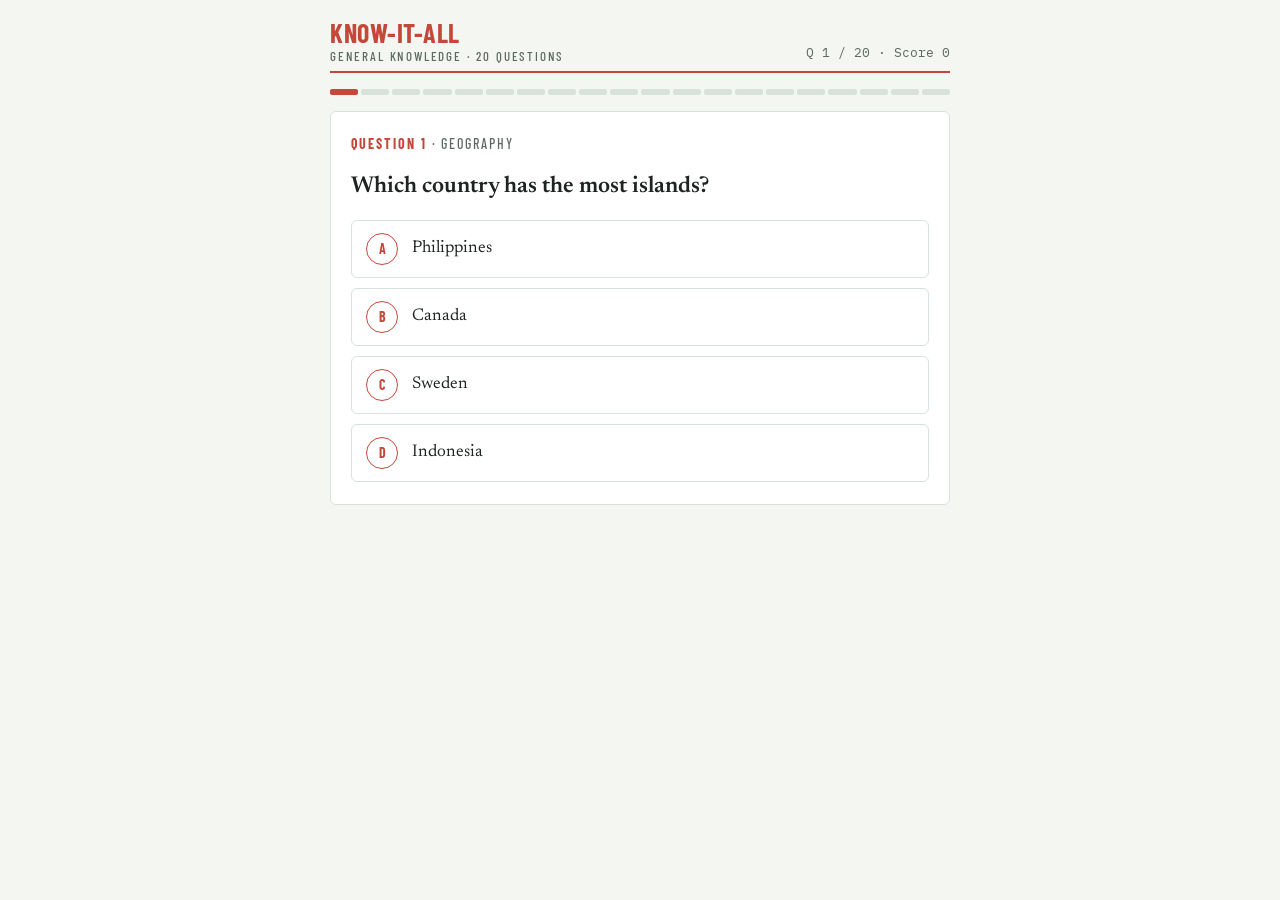
==== index.html @ f6e9be40 "General-knowledge questions, medium-hard Co-Authored-By: Claude Opus 5.5 <noreply@anthropic.com>" ====
<!doctype html>
<html lang="en">
<head>
<meta charset="utf-8">
<meta name="viewport" content="width=device-width,initial-scale=1,viewport-fit=cover">
<meta name="theme-color" content="#c4473a">
<title>Know-It-All Quiz</title>
<meta name="claude:viewport-fit-sides" content="cover">
<link rel="preconnect" href="https://fonts.googleapis.com">
<link rel="stylesheet" href="https://fonts.googleapis.com/css2?family=Newsreader:ital,opsz,wght@0,6..72,400;0,6..72,600;1,6..72,400&family=Barlow+Condensed:wght@500;700&family=IBM+Plex+Mono:wght@400;600&display=swap">
<style>
/* Layout: a single exam card on a quiz sheet; bubbles A–D are the answer controls. */
:root{
  --paper:#f3f6f1; --sheet:#ffffff; --ink:#1d2421; --muted:#5d6a63;
  --form:#c4473a; --form-soft:#f6dcd6; --rule:#d9e1db;
  --lead:#2b2f33; --ok:#2f7d4f; --ok-soft:#dcefe2; --bad:#b33a2e; --bad-soft:#f7dedb;
  --f-display:"Barlow Condensed","Arial Narrow",system-ui,sans-serif;
  --f-body:"Newsreader",Georgia,"Times New Roman",serif;
  --f-mono:"IBM Plex Mono",ui-monospace,Menlo,monospace;
}
@media (prefers-color-scheme:dark){:root:not([data-theme="light"]){
  --paper:#141816; --sheet:#1c211f; --ink:#e7ece9; --muted:#9aa8a0;
  --form:#e57a6c; --form-soft:#3a2522; --rule:#2e3632;
  --lead:#e7ece9; --ok:#6fcf97; --ok-soft:#1f3328; --bad:#f08a7e; --bad-soft:#3b2220; color-scheme:dark}}
:root[data-theme="dark"]{
  --paper:#141816; --sheet:#1c211f; --ink:#e7ece9; --muted:#9aa8a0;
  --form:#e57a6c; --form-soft:#3a2522; --rule:#2e3632;
  --lead:#e7ece9; --ok:#6fcf97; --ok-soft:#1f3328; --bad:#f08a7e; --bad-soft:#3b2220; color-scheme:dark}
html,body{min-height:100%}
body{background:var(--paper);color:var(--ink);font-family:var(--f-body);font-size:18px;line-height:1.45;
  padding-left:max(16px,env(safe-area-inset-left,0px));padding-right:max(16px,env(safe-area-inset-right,0px));padding-block:20px 40px}
.wrap{max-width:620px;margin:0 auto;display:flex;flex-direction:column;gap:16px}
header{display:flex;justify-content:space-between;align-items:flex-end;gap:12px;flex-wrap:wrap;border-bottom:2px solid var(--form);padding-bottom:8px}
.brand{font-family:var(--f-display);font-weight:700;font-size:26px;letter-spacing:.02em;text-transform:uppercase;color:var(--form);line-height:1}
.brand small{display:block;font-weight:500;font-size:13px;letter-spacing:.14em;color:var(--muted);margin-top:4px}
.meta{font-family:var(--f-mono);font-size:13px;color:var(--muted);font-variant-numeric:tabular-nums}
.track{display:grid;grid-template-columns:repeat(20,1fr);gap:3px}
.track i{height:6px;border-radius:2px;background:var(--rule)}
.track i.ok{background:var(--ok)} .track i.bad{background:var(--bad)} .track i.now{background:var(--form)}
.card{background:var(--sheet);border:1px solid var(--rule);border-radius:6px;padding:22px 20px;display:flex;flex-direction:column;gap:18px}
.qno{font-family:var(--f-display);font-weight:700;font-size:14px;letter-spacing:.14em;text-transform:uppercase;color:var(--form)}
.subj{color:var(--muted);font-weight:500}
h1{font-size:23px;font-weight:600;line-height:1.3;margin:0;text-wrap:balance}
.opts{display:flex;flex-direction:column;gap:10px}
.opt{display:flex;align-items:center;gap:14px;width:100%;text-align:left;font:inherit;font-size:17px;color:var(--ink);
  background:transparent;border:1px solid var(--rule);border-radius:6px;padding:12px 14px;cursor:pointer;touch-action:manipulation}
.opt:hover:not(:disabled){border-color:var(--form)}
.opt:focus-visible{outline:2px solid var(--form);outline-offset:2px}
.bub{flex:none;width:30px;height:30px;border-radius:50%;border:1.5px solid var(--form);display:grid;place-items:center;
  font-family:var(--f-display);font-weight:700;font-size:14px;color:var(--form)}
.opt.pick .bub{background:var(--lead);border-color:var(--lead);color:var(--sheet)}
.opt.right{background:var(--ok-soft);border-color:var(--ok)}
.opt.right .bub{background:var(--ok);border-color:var(--ok);color:var(--sheet)}
.opt.wrong{background:var(--bad-soft);border-color:var(--bad)}
.opt.wrong .bub{background:var(--bad);border-color:var(--bad);color:var(--sheet)}
.opt:disabled{cursor:default}
.why{font-size:16px;color:var(--muted);border-left:3px solid var(--form);padding-left:12px;margin:0}
.why b{color:var(--ink)}
.btn{align-self:flex-end;font-family:var(--f-display);font-weight:700;font-size:17px;letter-spacing:.1em;text-transform:uppercase;
  background:var(--form);color:var(--sheet);border:0;border-radius:6px;padding:12px 22px;cursor:pointer;touch-action:manipulation}
.btn:focus-visible{outline:2px solid var(--ink);outline-offset:2px}
.btn.ghost{background:transparent;color:var(--form);border:1.5px solid var(--form)}
textarea{font:inherit;font-size:17px;color:var(--ink);background:var(--paper);border:1px solid var(--rule);border-radius:6px;padding:12px;min-height:140px;resize:vertical;width:100%;box-sizing:border-box}
textarea:focus{outline:2px solid var(--form);outline-offset:1px}
.note{font-family:var(--f-mono);font-size:12px;color:var(--muted);letter-spacing:.04em;text-transform:uppercase}
.score{font-family:var(--f-display);font-weight:700;font-size:72px;line-height:1;color:var(--form);font-variant-numeric:tabular-nums}
.score span{font-size:32px;color:var(--muted)}
.review{display:flex;flex-direction:column;gap:0;margin:0;padding:0;list-style:none}
.review li{display:grid;grid-template-columns:28px 1fr;gap:10px;padding:10px 0;border-top:1px solid var(--rule);font-size:15px}
.review .m{font-family:var(--f-mono);font-weight:600}
.review .m.ok{color:var(--ok)} .review .m.bad{color:var(--bad)}
.review .a{color:var(--muted)}
.row{display:flex;gap:10px;flex-wrap:wrap;justify-content:flex-end}
p{margin:0}
@media (prefers-reduced-motion:no-preference){.card{animation:in .25s ease-out}@keyframes in{from{transform:translateY(6px)}to{transform:none}}}
:root{padding-top:env(safe-area-inset-top,0px);padding-bottom:env(safe-area-inset-bottom,0px)}
body{margin:0}
[hidden]{display:none!important}
</style>
</head>
<body>

<div class="wrap">
  <header>
    <div class="brand">Know-It-All<small>General knowledge · 20 questions</small></div>
    <div class="meta" id="meta">Q 1 / 20 · Score 0</div>
  </header>
  <div class="track" id="track"></div>
  <main id="app"></main>
</div>

<script>
const Q=[
 {s:"Geography",q:"What is the capital of Australia?",a:"Canberra",w:["Sydney","Melbourne","Perth"],x:"Canberra was purpose-built as a compromise because Sydney and Melbourne both wanted to be the capital."},
 {s:"Space",q:"Which planet has the most known moons?",a:"Saturn",w:["Jupiter","Uranus","Neptune"],x:"Saturn pulled clearly ahead of Jupiter after a batch of discoveries in 2023 and has well over 200 now."},
 {s:"Chemistry",q:"Which element has the chemical symbol W?",a:"Tungsten",w:["Tin","Titanium","Xenon"],x:"W comes from its other name, wolfram. Tin is Sn."},
 {s:"Geography",q:"What is the smallest country in the world by area?",a:"Vatican City",w:["Monaco","San Marino","Liechtenstein"],x:"It's about 0.44 km². Monaco is second."},
 {s:"Art",q:"Who painted the ceiling of the Sistine Chapel?",a:"Michelangelo",w:["Raphael","Leonardo da Vinci","Botticelli"],x:"He painted it from 1508 to 1512, even though he thought of himself as a sculptor."},
 {s:"Biology",q:"How many bones are in the adult human body?",a:"206",w:["212","198","226"],x:"Babies are born with around 300, and many of them fuse as they grow."},
 {s:"History",q:"In what year did the Berlin Wall fall?",a:"1989",w:["1991","1987","1990"],x:"It fell on November 9, 1989. Germany reunified in 1990, and the USSR dissolved in 1991."},
 {s:"Geography",q:"Which country has the largest population?",a:"India",w:["China","United States","Indonesia"],x:"India passed China in 2023, according to UN estimates."},
 {s:"Literature",q:"Who wrote One Hundred Years of Solitude?",a:"Gabriel García Márquez",w:["Jorge Luis Borges","Pablo Neruda","Isabel Allende"],x:"It came out in 1967. García Márquez won the Nobel Prize in Literature in 1982."},
 {s:"Science",q:"Which gas makes up most of Earth's atmosphere?",a:"Nitrogen",w:["Oxygen","Carbon dioxide","Argon"],x:"About 78% nitrogen and 21% oxygen."},
 {s:"Geography",q:"What is the largest desert in the world?",a:"Antarctica",w:["The Sahara","The Gobi","The Arabian Desert"],x:"A desert is defined by low precipitation, not heat. The Sahara is the largest hot desert."},
 {s:"History",q:"In what year did the Titanic sink?",a:"1912",w:["1905","1915","1921"],x:"It sank on April 15, 1912, on its maiden voyage from Southampton to New York."},
 {s:"History",q:"Who was the first person to travel into space?",a:"Yuri Gagarin",w:["Neil Armstrong","Alan Shepard","John Glenn"],x:"Gagarin orbited Earth on April 12, 1961. Alan Shepard was the first American, three weeks later."},
 {s:"Geography",q:"Which country has the most islands?",a:"Sweden",w:["Indonesia","Philippines","Canada"],x:"Sweden has about 267,000 islands, most of them small and uninhabited."},
 {s:"Biology",q:"Which blood type is the universal donor for red blood cells?",a:"O negative",w:["AB positive","O positive","A negative"],x:"AB positive is the universal recipient."},
 {s:"Sports",q:"In which sport would you see a “Fosbury Flop”?",a:"High jump",w:["Pole vault","Diving","Gymnastics"],x:"Dick Fosbury won Olympic gold with it in 1968, and now almost every high jumper uses it."},
 {s:"Geography",q:"Which U.S. state borders only one other state?",a:"Maine",w:["Florida","Washington","Rhode Island"],x:"Maine's only neighboring state is New Hampshire."},
 {s:"Animals",q:"How many hearts does an octopus have?",a:"3",w:["1","2","4"],x:"Two pump blood through the gills, and one pumps it to the rest of the body."},
 {s:"Literature",q:"Which Shakespeare play has the line “Out, damned spot!”?",a:"Macbeth",w:["Hamlet","King Lear","Othello"],x:"Lady Macbeth says it while sleepwalking, trying to wash out blood only she can see."},
 {s:"Language",q:"Which language has the most native speakers?",a:"Mandarin Chinese",w:["English","Spanish","Hindi"],x:"English has the most speakers overall once second-language learners are counted."}
];
const L="ABCD", app=document.getElementById("app"), meta=document.getElementById("meta"), track=document.getElementById("track");
let order, i, score, log;
function shuffle(a){a=a.slice();for(let k=a.length-1;k>0;k--){const j=Math.floor(Math.random()*(k+1));[a[k],a[j]]=[a[j],a[k]]}return a}
function el(t,c,h){const e=document.createElement(t);if(c)e.className=c;if(h!=null)e.innerHTML=h;return e}
function drawTrack(){track.innerHTML="";for(let k=0;k<Q.length;k++){const b=el("i");if(k<log.length)b.className=log[k].ok?"ok":"bad";else if(k===i)b.className="now";track.append(b)}}
function start(){order=shuffle(Q).map(q=>({...q,c:shuffle([q.a,...q.w])}));i=0;score=0;log=[];ask()}
function ask(){
  const q=order[i];meta.textContent=`Q ${i+1} / ${Q.length} · Score ${score}`;drawTrack();
  const c=el("section","card");
  c.append(el("div","qno",`Question ${i+1} <span class="subj">· ${q.s}</span>`),el("h1",null,q.q));
  const opts=el("div","opts");
  q.c.forEach((t,k)=>{const b=el("button","opt");b.id=`opt-${i}-${k}`;b.append(el("span","bub",L[k]),el("span",null,t));
    b.onclick=()=>answer(k,opts,c);opts.append(b)});
  c.append(opts);app.replaceChildren(c);
}
function answer(k,opts,c){
  const q=order[i],ok=q.c[k]===q.a;if(ok)score++;log.push({ok,q});
  [...opts.children].forEach((b,j)=>{b.disabled=true;if(q.c[j]===q.a)b.classList.add("right");else if(j===k)b.classList.add("wrong")});
  opts.children[k].classList.add("pick");
  c.append(el("p","why",`<b>${ok?"Correct.":"Answer: "+q.a+"."}</b> ${q.x}`));
  const n=el("button","btn",i+1<Q.length?"Next":"Continue");n.id="next";
  n.onclick=()=>{i++;i<Q.length?ask():hazel()};c.append(n);n.focus({preventScroll:true});
  meta.textContent=`Q ${i+1} / ${Q.length} · Score ${score}`;drawTrack();
}
function hazel(){
  meta.textContent=`Done · Score ${score} / ${Q.length}`;drawTrack();
  const c=el("section","card");
  c.append(el("div","qno","Final question <span class=\"subj\">· Open response</span>"),el("h1",null,"What is hazel?"),
    el("p","note","Not scored"));
  const t=el("textarea");t.id="hazel";t.setAttribute("aria-label","Your answer");t.placeholder="Write your answer…";
  const b=el("button","btn","Finish");b.id="finish";
  b.onclick=()=>{t.value="";results()};   // answer is intentionally discarded
  c.append(t,b);app.replaceChildren(c);
}
function results(){
  const pct=Math.round(score/Q.length*100);
  const verdict=pct>=90?"Certified know-it-all.":pct>=75?"Seriously sharp.":pct>=60?"Solid. You know your stuff.":pct>=40?"Not bad at all.":"Tough one. Try it again?";
  const c=el("section","card");
  c.append(el("div","qno","Results"),el("div","score",`${score}<span> / ${Q.length}</span>`),el("p",null,`${pct}% · ${verdict}`));
  const ul=el("ul","review");
  log.forEach((r,k)=>{const li=el("li");li.append(el("span","m "+(r.ok?"ok":"bad"),r.ok?"✓":"✗"),
    el("div",null,`${k+1}. ${r.q.q}<br><span class="a">${r.q.a}</span>`));ul.append(li)});
  const row=el("div","row"),b=el("button","btn","Take it again");b.id="again";b.onclick=start;row.append(b);
  c.append(ul,row);app.replaceChildren(c);
}
start();
</script>
</body>
</html>
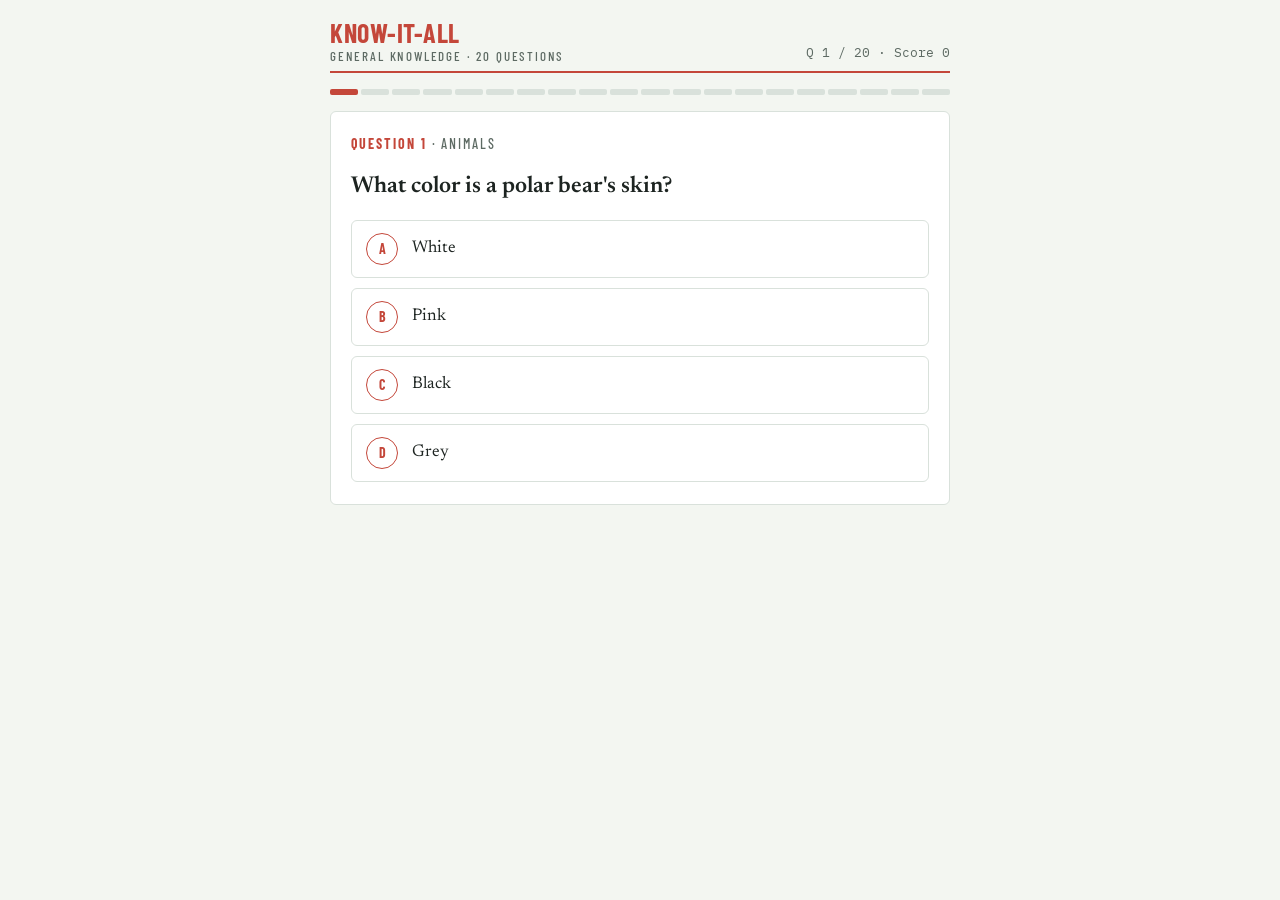
==== commit f990298a: "New set of 20 general-knowledge questions (solo + live) Co-Authored-By: Claude Opus 5.5 <noreply@ant" ====
--- a/index.html
+++ b/index.html
@@ -91,26 +91,26 @@
 
 <script>
 const Q=[
- {s:"Geography",q:"What is the capital of Australia?",a:"Canberra",w:["Sydney","Melbourne","Perth"],x:"Canberra was purpose-built as a compromise because Sydney and Melbourne both wanted to be the capital."},
- {s:"Space",q:"Which planet has the most known moons?",a:"Saturn",w:["Jupiter","Uranus","Neptune"],x:"Saturn pulled clearly ahead of Jupiter after a batch of discoveries in 2023 and has well over 200 now."},
- {s:"Chemistry",q:"Which element has the chemical symbol W?",a:"Tungsten",w:["Tin","Titanium","Xenon"],x:"W comes from its other name, wolfram. Tin is Sn."},
- {s:"Geography",q:"What is the smallest country in the world by area?",a:"Vatican City",w:["Monaco","San Marino","Liechtenstein"],x:"It's about 0.44 km². Monaco is second."},
- {s:"Art",q:"Who painted the ceiling of the Sistine Chapel?",a:"Michelangelo",w:["Raphael","Leonardo da Vinci","Botticelli"],x:"He painted it from 1508 to 1512, even though he thought of himself as a sculptor."},
- {s:"Biology",q:"How many bones are in the adult human body?",a:"206",w:["212","198","226"],x:"Babies are born with around 300, and many of them fuse as they grow."},
- {s:"History",q:"In what year did the Berlin Wall fall?",a:"1989",w:["1991","1987","1990"],x:"It fell on November 9, 1989. Germany reunified in 1990, and the USSR dissolved in 1991."},
- {s:"Geography",q:"Which country has the largest population?",a:"India",w:["China","United States","Indonesia"],x:"India passed China in 2023, according to UN estimates."},
- {s:"Literature",q:"Who wrote One Hundred Years of Solitude?",a:"Gabriel García Márquez",w:["Jorge Luis Borges","Pablo Neruda","Isabel Allende"],x:"It came out in 1967. García Márquez won the Nobel Prize in Literature in 1982."},
- {s:"Science",q:"Which gas makes up most of Earth's atmosphere?",a:"Nitrogen",w:["Oxygen","Carbon dioxide","Argon"],x:"About 78% nitrogen and 21% oxygen."},
- {s:"Geography",q:"What is the largest desert in the world?",a:"Antarctica",w:["The Sahara","The Gobi","The Arabian Desert"],x:"A desert is defined by low precipitation, not heat. The Sahara is the largest hot desert."},
- {s:"History",q:"In what year did the Titanic sink?",a:"1912",w:["1905","1915","1921"],x:"It sank on April 15, 1912, on its maiden voyage from Southampton to New York."},
- {s:"History",q:"Who was the first person to travel into space?",a:"Yuri Gagarin",w:["Neil Armstrong","Alan Shepard","John Glenn"],x:"Gagarin orbited Earth on April 12, 1961. Alan Shepard was the first American, three weeks later."},
- {s:"Geography",q:"Which country has the most islands?",a:"Sweden",w:["Indonesia","Philippines","Canada"],x:"Sweden has about 267,000 islands, most of them small and uninhabited."},
- {s:"Biology",q:"Which blood type is the universal donor for red blood cells?",a:"O negative",w:["AB positive","O positive","A negative"],x:"AB positive is the universal recipient."},
- {s:"Sports",q:"In which sport would you see a “Fosbury Flop”?",a:"High jump",w:["Pole vault","Diving","Gymnastics"],x:"Dick Fosbury won Olympic gold with it in 1968, and now almost every high jumper uses it."},
- {s:"Geography",q:"Which U.S. state borders only one other state?",a:"Maine",w:["Florida","Washington","Rhode Island"],x:"Maine's only neighboring state is New Hampshire."},
- {s:"Animals",q:"How many hearts does an octopus have?",a:"3",w:["1","2","4"],x:"Two pump blood through the gills, and one pumps it to the rest of the body."},
- {s:"Literature",q:"Which Shakespeare play has the line “Out, damned spot!”?",a:"Macbeth",w:["Hamlet","King Lear","Othello"],x:"Lady Macbeth says it while sleepwalking, trying to wash out blood only she can see."},
- {s:"Language",q:"Which language has the most native speakers?",a:"Mandarin Chinese",w:["English","Spanish","Hindi"],x:"English has the most speakers overall once second-language learners are counted."}
+ {s:"Geography",q:"What is the capital of Canada?",a:"Ottawa",w:["Toronto","Montreal","Vancouver"],x:"Queen Victoria picked Ottawa in 1857, partly as a compromise between English and French Canada."},
+ {s:"Space",q:"Which is the hottest planet in the solar system?",a:"Venus",w:["Mercury","Mars","Jupiter"],x:"Mercury is closer to the Sun, but Venus's thick CO₂ atmosphere traps heat at around 465 °C."},
+ {s:"Biology",q:"What is the largest organ of the human body?",a:"The skin",w:["The liver","The brain","The lungs"],x:"Skin makes up about 15% of body weight. The liver is the largest internal organ."},
+ {s:"History",q:"Who was the first woman to win a Nobel Prize?",a:"Marie Curie",w:["Rosalind Franklin","Mother Teresa","Dorothy Hodgkin"],x:"She won Physics in 1903 and Chemistry in 1911, and is still the only person with Nobels in two sciences."},
+ {s:"Geography",q:"What is the longest mountain range on land?",a:"The Andes",w:["The Himalayas","The Rocky Mountains","The Ural Mountains"],x:"The Andes run about 7,000 km down South America. The Himalayas are the tallest, not the longest."},
+ {s:"Chemistry",q:"Which element has the chemical symbol K?",a:"Potassium",w:["Krypton","Calcium","Phosphorus"],x:"K comes from its Latin name, kalium. Krypton is Kr."},
+ {s:"Animals",q:"What is a group of crows called?",a:"A murder",w:["A parliament","A flock","A colony"],x:"A parliament is a group of owls."},
+ {s:"History",q:"Which civilization built Machu Picchu?",a:"The Inca",w:["The Aztecs","The Maya","The Olmecs"],x:"It was built around 1450 in the Peruvian Andes, probably as an estate for the emperor Pachacuti."},
+ {s:"Literature",q:"Who wrote Frankenstein?",a:"Mary Shelley",w:["Bram Stoker","Edgar Allan Poe","Charlotte Brontë"],x:"She started it at 18, during a ghost-story contest with Lord Byron at Lake Geneva in 1816."},
+ {s:"Space",q:"What is the closest star to Earth?",a:"The Sun",w:["Proxima Centauri","Sirius","Alpha Centauri A"],x:"The Sun is a star. The next closest is Proxima Centauri, about 4.2 light-years away."},
+ {s:"Math",q:"What is the only even prime number?",a:"2",w:["0","4","There isn't one"],x:"Every other even number is divisible by 2, so it can't be prime."},
+ {s:"Geography",q:"Which river flows through Baghdad?",a:"The Tigris",w:["The Euphrates","The Nile","The Jordan"],x:"The Tigris and the Euphrates run side by side through Iraq, but Baghdad sits on the Tigris."},
+ {s:"Music",q:"How many keys does a standard piano have?",a:"88",w:["76","92","84"],x:"There are 52 white keys and 36 black keys."},
+ {s:"History",q:"In what year did King John agree to the Magna Carta?",a:"1215",w:["1066","1314","1492"],x:"It was sealed at Runnymede, not signed. 1066 is the Norman Conquest."},
+ {s:"Science",q:"What is the most abundant element in the universe?",a:"Hydrogen",w:["Helium","Oxygen","Carbon"],x:"Hydrogen is about three quarters of all normal matter by mass. Helium is second."},
+ {s:"Sports",q:"How long is a marathon?",a:"26.2 miles",w:["25 miles","24.8 miles","27.5 miles"],x:"That's 42.195 km, a distance fixed at the 1908 London Olympics."},
+ {s:"Geography",q:"Which is the driest non-polar desert on Earth?",a:"The Atacama",w:["The Sahara","Death Valley","The Gobi"],x:"Some weather stations in Chile's Atacama have never recorded rain."},
+ {s:"Biology",q:"What is the longest bone in the human body?",a:"The femur",w:["The tibia","The humerus","The spine"],x:"The thigh bone is roughly a quarter of a person's height."},
+ {s:"History",q:"Who was the first emperor of Rome?",a:"Augustus",w:["Julius Caesar","Nero","Caligula"],x:"Julius Caesar was a dictator, never emperor. His heir Octavian became Augustus in 27 BC."},
+ {s:"Animals",q:"What color is a polar bear's skin?",a:"Black",w:["White","Pink","Grey"],x:"The black skin absorbs heat. The fur isn't white either, but translucent."}
 ];
 const L="ABCD", app=document.getElementById("app"), meta=document.getElementById("meta"), track=document.getElementById("track");
 let order, i, score, log;
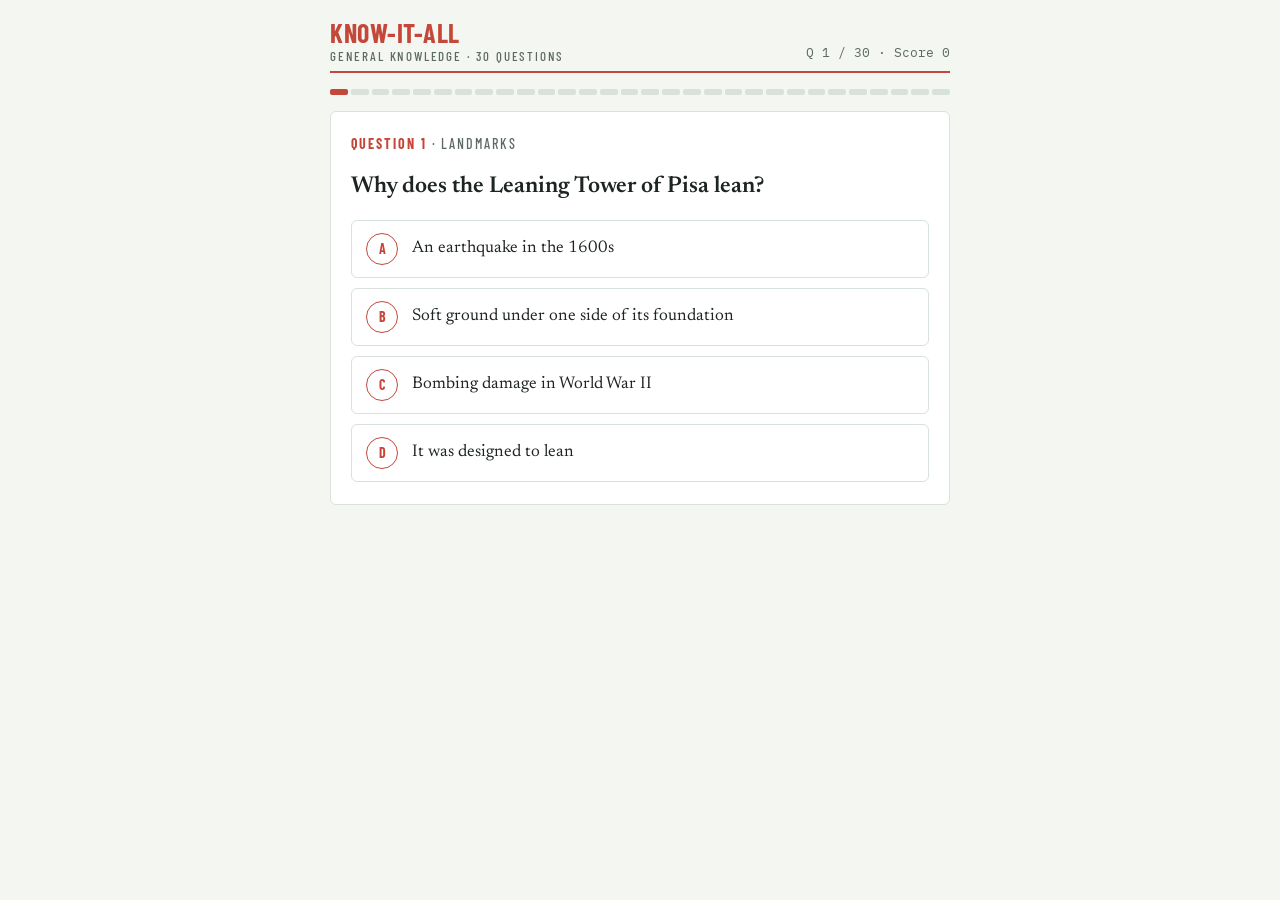
==== commit 1dbe846a: "30 questions with an engineering slant (solo + live) Co-Authored-By: Claude Opus 5.5 <noreply@anthro" ====
--- a/index.html
+++ b/index.html
@@ -34,7 +34,7 @@
 .brand{font-family:var(--f-display);font-weight:700;font-size:26px;letter-spacing:.02em;text-transform:uppercase;color:var(--form);line-height:1}
 .brand small{display:block;font-weight:500;font-size:13px;letter-spacing:.14em;color:var(--muted);margin-top:4px}
 .meta{font-family:var(--f-mono);font-size:13px;color:var(--muted);font-variant-numeric:tabular-nums}
-.track{display:grid;grid-template-columns:repeat(20,1fr);gap:3px}
+.track{display:grid;gap:3px}
 .track i{height:6px;border-radius:2px;background:var(--rule)}
 .track i.ok{background:var(--ok)} .track i.bad{background:var(--bad)} .track i.now{background:var(--form)}
 .card{background:var(--sheet);border:1px solid var(--rule);border-radius:6px;padding:22px 20px;display:flex;flex-direction:column;gap:18px}
@@ -82,8 +82,8 @@
 
 <div class="wrap">
   <header>
-    <div class="brand">Know-It-All<small>General knowledge · 20 questions</small></div>
-    <div class="meta" id="meta">Q 1 / 20 · Score 0</div>
+    <div class="brand">Know-It-All<small>General knowledge · 30 questions</small></div>
+    <div class="meta" id="meta">Q 1 / 30 · Score 0</div>
   </header>
   <div class="track" id="track"></div>
   <main id="app"></main>
@@ -91,32 +91,42 @@
 
 <script>
 const Q=[
- {s:"Geography",q:"What is the capital of Canada?",a:"Ottawa",w:["Toronto","Montreal","Vancouver"],x:"Queen Victoria picked Ottawa in 1857, partly as a compromise between English and French Canada."},
- {s:"Space",q:"Which is the hottest planet in the solar system?",a:"Venus",w:["Mercury","Mars","Jupiter"],x:"Mercury is closer to the Sun, but Venus's thick CO₂ atmosphere traps heat at around 465 °C."},
- {s:"Biology",q:"What is the largest organ of the human body?",a:"The skin",w:["The liver","The brain","The lungs"],x:"Skin makes up about 15% of body weight. The liver is the largest internal organ."},
- {s:"History",q:"Who was the first woman to win a Nobel Prize?",a:"Marie Curie",w:["Rosalind Franklin","Mother Teresa","Dorothy Hodgkin"],x:"She won Physics in 1903 and Chemistry in 1911, and is still the only person with Nobels in two sciences."},
- {s:"Geography",q:"What is the longest mountain range on land?",a:"The Andes",w:["The Himalayas","The Rocky Mountains","The Ural Mountains"],x:"The Andes run about 7,000 km down South America. The Himalayas are the tallest, not the longest."},
- {s:"Chemistry",q:"Which element has the chemical symbol K?",a:"Potassium",w:["Krypton","Calcium","Phosphorus"],x:"K comes from its Latin name, kalium. Krypton is Kr."},
- {s:"Animals",q:"What is a group of crows called?",a:"A murder",w:["A parliament","A flock","A colony"],x:"A parliament is a group of owls."},
- {s:"History",q:"Which civilization built Machu Picchu?",a:"The Inca",w:["The Aztecs","The Maya","The Olmecs"],x:"It was built around 1450 in the Peruvian Andes, probably as an estate for the emperor Pachacuti."},
- {s:"Literature",q:"Who wrote Frankenstein?",a:"Mary Shelley",w:["Bram Stoker","Edgar Allan Poe","Charlotte Brontë"],x:"She started it at 18, during a ghost-story contest with Lord Byron at Lake Geneva in 1816."},
- {s:"Space",q:"What is the closest star to Earth?",a:"The Sun",w:["Proxima Centauri","Sirius","Alpha Centauri A"],x:"The Sun is a star. The next closest is Proxima Centauri, about 4.2 light-years away."},
- {s:"Math",q:"What is the only even prime number?",a:"2",w:["0","4","There isn't one"],x:"Every other even number is divisible by 2, so it can't be prime."},
- {s:"Geography",q:"Which river flows through Baghdad?",a:"The Tigris",w:["The Euphrates","The Nile","The Jordan"],x:"The Tigris and the Euphrates run side by side through Iraq, but Baghdad sits on the Tigris."},
- {s:"Music",q:"How many keys does a standard piano have?",a:"88",w:["76","92","84"],x:"There are 52 white keys and 36 black keys."},
- {s:"History",q:"In what year did King John agree to the Magna Carta?",a:"1215",w:["1066","1314","1492"],x:"It was sealed at Runnymede, not signed. 1066 is the Norman Conquest."},
- {s:"Science",q:"What is the most abundant element in the universe?",a:"Hydrogen",w:["Helium","Oxygen","Carbon"],x:"Hydrogen is about three quarters of all normal matter by mass. Helium is second."},
- {s:"Sports",q:"How long is a marathon?",a:"26.2 miles",w:["25 miles","24.8 miles","27.5 miles"],x:"That's 42.195 km, a distance fixed at the 1908 London Olympics."},
- {s:"Geography",q:"Which is the driest non-polar desert on Earth?",a:"The Atacama",w:["The Sahara","Death Valley","The Gobi"],x:"Some weather stations in Chile's Atacama have never recorded rain."},
- {s:"Biology",q:"What is the longest bone in the human body?",a:"The femur",w:["The tibia","The humerus","The spine"],x:"The thigh bone is roughly a quarter of a person's height."},
- {s:"History",q:"Who was the first emperor of Rome?",a:"Augustus",w:["Julius Caesar","Nero","Caligula"],x:"Julius Caesar was a dictator, never emperor. His heir Octavian became Augustus in 27 BC."},
- {s:"Animals",q:"What color is a polar bear's skin?",a:"Black",w:["White","Pink","Grey"],x:"The black skin absorbs heat. The fur isn't white either, but translucent."}
+ {s:"Travel",q:"Why do airplane windows have rounded corners?",a:"Square corners concentrate stress and start cracks",w:["Rounded glass is cheaper to make","They give passengers a wider view","Square windows fog up faster"],x:"The de Havilland Comet crashes of 1954 taught the industry how fast metal fatigue cracks grow from sharp corners."},
+ {s:"Around the house",q:"At what frequency does household power alternate in the United States?",a:"60 Hz",w:["50 Hz","120 Hz","100 Hz"],x:"Most of Europe, Asia and Africa use 50 Hz. Japan uses both, split down the middle of the country."},
+ {s:"Science",q:"Which metal is liquid at room temperature?",a:"Mercury",w:["Gallium","Lead","Sodium"],x:"Gallium is the trap: it melts at about 30 °C, so it turns liquid in your hand, but not on a table."},
+ {s:"Around town",q:"Why are most manhole covers round?",a:"A circle can't fall through its own opening",w:["Round covers are cheaper to cast","They're easier to drive over","Round holes are faster to dig"],x:"A square cover can slip through diagonally. A round one is the same width in every direction."},
+ {s:"Landmarks",q:"What type of bridge is the Golden Gate Bridge?",a:"Suspension",w:["Cable-stayed","Cantilever","Arch"],x:"The deck hangs from two main cables draped over the towers. In a cable-stayed bridge, the cables run straight from the towers to the deck."},
+ {s:"Around the house",q:"Which gas was usually sealed inside old-fashioned incandescent light bulbs?",a:"Argon",w:["Helium","Neon","Oxygen"],x:"An inert gas slows the tungsten filament from evaporating. Oxygen would burn it out almost instantly."},
+ {s:"Travel",q:"What color is an airplane's “black box” flight recorder?",a:"Bright orange",w:["Black","Silver","Yellow and black stripes"],x:"Orange makes it easier to find in wreckage. The name probably comes from early recorders' dark casings."},
+ {s:"History",q:"The unit of power, the watt, is named after which inventor?",a:"James Watt",w:["Alessandro Volta","James Joule","Thomas Edison"],x:"Watt's steam engine improvements drove the Industrial Revolution. He also coined “horsepower” to sell his engines."},
+ {s:"Tech",q:"What is the minimum number of satellites a GPS receiver needs to find its position in 3D?",a:"4",w:["3","2","6"],x:"Three would be enough if your phone had a perfect clock. The fourth satellite solves for the clock error."},
+ {s:"Landmarks",q:"The Eiffel Tower was originally built as…",a:"a temporary entrance arch for a World's Fair",w:["a radio broadcasting tower","a monument to the French Revolution","an observation tower for the French army"],x:"It was built for the 1889 Exposition with a 20-year permit. Being useful as a radio antenna helped save it."},
+ {s:"Landmarks",q:"Why does the Leaning Tower of Pisa lean?",a:"Soft ground under one side of its foundation",w:["An earthquake in the 1600s","It was designed to lean","Bombing damage in World War II"],x:"It started tilting during construction in the 1170s, when the first floors sank into soft clay."},
+ {s:"Science",q:"What is the main ingredient in ordinary window glass?",a:"Sand (silica)",w:["Limestone","Salt","Quartz crystals from mines"],x:"Silica sand is melted with soda ash and lime, which lower its melting point."},
+ {s:"Travel",q:"Which country holds the speed record for a train running on regular wheels and rails?",a:"France",w:["Japan","China","Germany"],x:"A French TGV hit 574.8 km/h in 2007. Japan's record of 603 km/h is for a maglev, which floats instead of using wheels."},
+ {s:"Science",q:"Roughly how fast does sound travel through air at sea level?",a:"About 767 mph",w:["About 343 mph","About 1,100 mph","About 500 mph"],x:"That's about 343 meters per second, which is where the 343 trap comes from."},
+ {s:"Around the house",q:"Which element makes stainless steel “stainless”?",a:"Chromium",w:["Nickel","Zinc","Carbon"],x:"At least 10.5% chromium forms a thin oxide layer that heals itself when scratched."},
+ {s:"Tech",q:"QR codes were invented in Japan in 1994 to track what?",a:"Car parts in factories",w:["Train tickets","Grocery prices","Mail packages"],x:"Denso Wave, a Toyota supplier, needed something faster to scan than barcodes on the assembly line."},
+ {s:"History",q:"Who is often called the first computer programmer?",a:"Ada Lovelace",w:["Alan Turing","Grace Hopper","Charles Babbage"],x:"In 1843 she published an algorithm for Charles Babbage's Analytical Engine, a machine that was never finished."},
+ {s:"Around town",q:"Why are car tires black?",a:"Carbon black is added to make them stronger",w:["Natural rubber is black","Black dye hides dirt","Black rubber grips the road better when hot"],x:"Natural rubber is milky white. Carbon black adds strength and blocks UV light, which makes tires last far longer."},
+ {s:"Science",q:"What is the most common element in Earth's crust?",a:"Oxygen",w:["Silicon","Iron","Aluminum"],x:"Oxygen is about 46% of the crust by mass, locked up in rocks as silicates and oxides. Silicon is second."},
+ {s:"Tech",q:"What does “Wi-Fi” stand for?",a:"Nothing. It's a brand name.",w:["Wireless Fidelity","Wireless Fiber","Wide Field"],x:"A branding firm coined it in 1999 to sound like Hi-Fi. “Wireless Fidelity” was attached afterward."},
+ {s:"Inventions",q:"What inspired the invention of Velcro?",a:"Burrs stuck to a dog's fur",w:["A bird's feathers","A gecko's feet","Fishing nets"],x:"George de Mestral looked at burdock burrs under a microscope after a walk in 1941 and saw tiny hooks."},
+ {s:"Travel",q:"How does the Panama Canal get ships across Panama?",a:"Locks lift them up to a lake above sea level",w:["It's a straight sea-level cut","Ships are carried on rail cars","Tides push them through"],x:"Ships rise about 26 meters to Gatun Lake and are lowered again on the other side."},
+ {s:"Inventions",q:"Which of these was invented first?",a:"The fax machine",w:["The telephone","The light bulb","The radio"],x:"Alexander Bain patented a fax machine in 1843, more than 30 years before the telephone in 1876."},
+ {s:"Around town",q:"Why do bridges have gaps called expansion joints?",a:"The bridge grows and shrinks with temperature",w:["To let rainwater drain","To reduce traffic noise","To make repairs easier"],x:"A long steel bridge can change length by more than a meter between winter and summer."},
+ {s:"Space",q:"About how long does sunlight take to reach Earth?",a:"8 minutes",w:["8 seconds","1 hour","1 day"],x:"It's about 8 minutes and 20 seconds, so the Sun you see is how it looked 8 minutes ago."},
+ {s:"Tech",q:"In which decade was the first email sent?",a:"The 1970s",w:["The 1960s","The 1980s","The 1990s"],x:"Ray Tomlinson sent it in 1971 on ARPANET, and picked the @ sign to separate the user from the computer."},
+ {s:"Inventions",q:"The microwave oven was invented after an engineer working on what noticed a candy bar melting in his pocket?",a:"Radar equipment",w:["Television cameras","Jet engines","Refrigerators"],x:"Percy Spencer was working on radar magnetrons at Raytheon in 1945."},
+ {s:"Landmarks",q:"Why is the Statue of Liberty green?",a:"Its copper skin has weathered",w:["It was painted green","Algae grows on it","Green glass was mixed into the metal"],x:"It arrived copper-brown in 1886 and turned green within about 30 years. The patina now protects the metal underneath."},
+ {s:"Around town",q:"Concrete hardens because it…",a:"reacts chemically with water",w:["dries out in the air","cools down after mixing","absorbs carbon dioxide"],x:"This reaction is called hydration. Concrete even sets underwater, and it keeps getting stronger for years."},
+ {s:"Sports",q:"Why do golf balls have dimples?",a:"They reduce drag so the ball flies farther",w:["They make the ball easier to grip","They're left over from the molding process","They make the ball spin less"],x:"The dimples make the air around the ball turbulent, which keeps it hugging the ball and shrinks the drag-causing wake behind it."}
 ];
 const L="ABCD", app=document.getElementById("app"), meta=document.getElementById("meta"), track=document.getElementById("track");
 let order, i, score, log;
 function shuffle(a){a=a.slice();for(let k=a.length-1;k>0;k--){const j=Math.floor(Math.random()*(k+1));[a[k],a[j]]=[a[j],a[k]]}return a}
 function el(t,c,h){const e=document.createElement(t);if(c)e.className=c;if(h!=null)e.innerHTML=h;return e}
-function drawTrack(){track.innerHTML="";for(let k=0;k<Q.length;k++){const b=el("i");if(k<log.length)b.className=log[k].ok?"ok":"bad";else if(k===i)b.className="now";track.append(b)}}
+function drawTrack(){track.style.gridTemplateColumns=`repeat(${Q.length},1fr)`;track.innerHTML="";for(let k=0;k<Q.length;k++){const b=el("i");if(k<log.length)b.className=log[k].ok?"ok":"bad";else if(k===i)b.className="now";track.append(b)}}
 function start(){order=shuffle(Q).map(q=>({...q,c:shuffle([q.a,...q.w])}));i=0;score=0;log=[];ask()}
 function ask(){
   const q=order[i];meta.textContent=`Q ${i+1} / ${Q.length} · Score ${score}`;drawTrack();
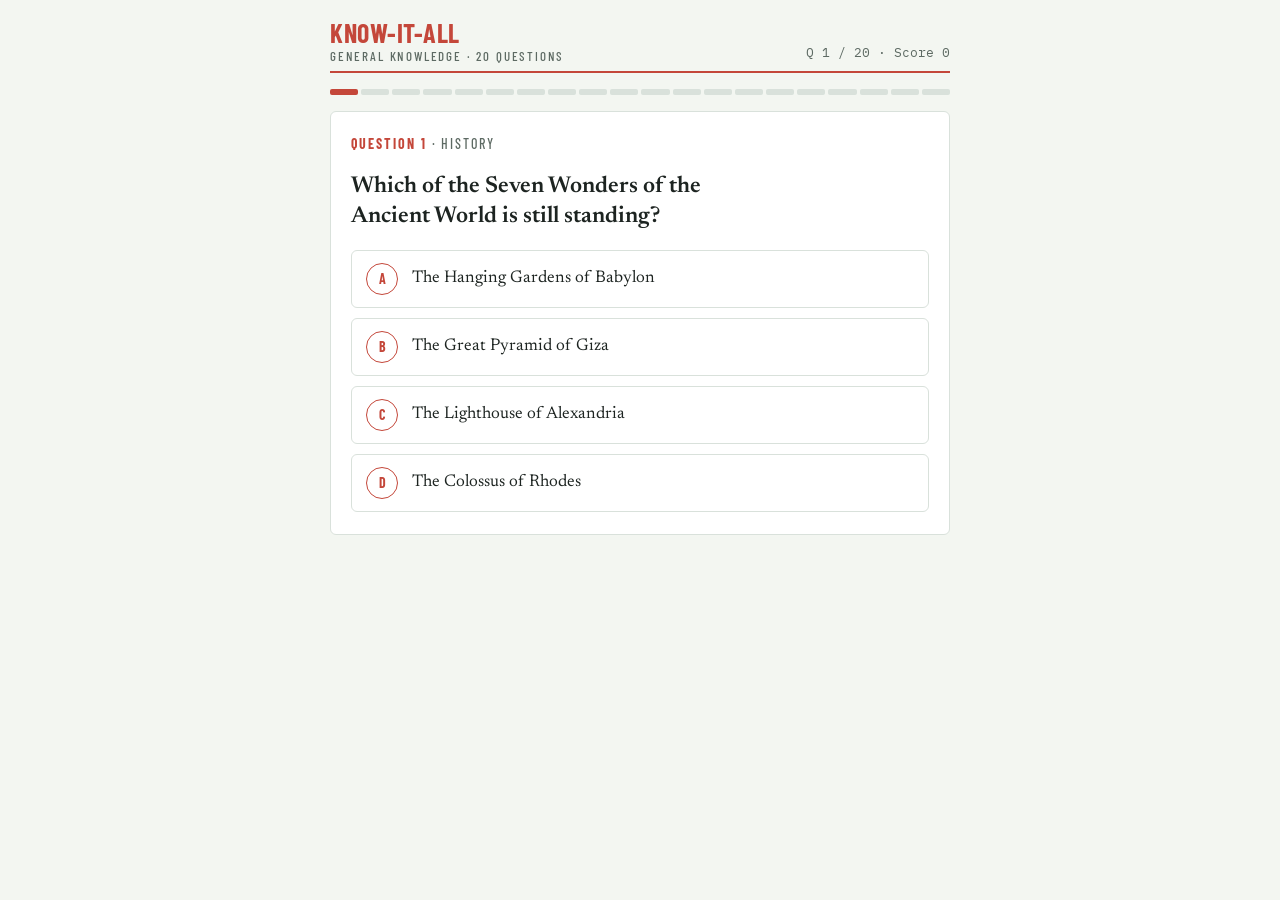
==== commit 7aa3b2a1: "New 20 hard general-knowledge questions (one biology, one EE) Co-Authored-By: Claude Opus 5.5 <norep" ====
--- a/index.html
+++ b/index.html
@@ -82,8 +82,8 @@
 
 <div class="wrap">
   <header>
-    <div class="brand">Know-It-All<small>General knowledge · 30 questions</small></div>
-    <div class="meta" id="meta">Q 1 / 30 · Score 0</div>
+    <div class="brand">Know-It-All<small>General knowledge · 20 questions</small></div>
+    <div class="meta" id="meta">Q 1 / 20 · Score 0</div>
   </header>
   <div class="track" id="track"></div>
   <main id="app"></main>
@@ -91,36 +91,26 @@
 
 <script>
 const Q=[
- {s:"Travel",q:"Why do airplane windows have rounded corners?",a:"Square corners concentrate stress and start cracks",w:["Rounded glass is cheaper to make","They give passengers a wider view","Square windows fog up faster"],x:"The de Havilland Comet crashes of 1954 taught the industry how fast metal fatigue cracks grow from sharp corners."},
- {s:"Around the house",q:"At what frequency does household power alternate in the United States?",a:"60 Hz",w:["50 Hz","120 Hz","100 Hz"],x:"Most of Europe, Asia and Africa use 50 Hz. Japan uses both, split down the middle of the country."},
- {s:"Science",q:"Which metal is liquid at room temperature?",a:"Mercury",w:["Gallium","Lead","Sodium"],x:"Gallium is the trap: it melts at about 30 °C, so it turns liquid in your hand, but not on a table."},
- {s:"Around town",q:"Why are most manhole covers round?",a:"A circle can't fall through its own opening",w:["Round covers are cheaper to cast","They're easier to drive over","Round holes are faster to dig"],x:"A square cover can slip through diagonally. A round one is the same width in every direction."},
- {s:"Landmarks",q:"What type of bridge is the Golden Gate Bridge?",a:"Suspension",w:["Cable-stayed","Cantilever","Arch"],x:"The deck hangs from two main cables draped over the towers. In a cable-stayed bridge, the cables run straight from the towers to the deck."},
- {s:"Around the house",q:"Which gas was usually sealed inside old-fashioned incandescent light bulbs?",a:"Argon",w:["Helium","Neon","Oxygen"],x:"An inert gas slows the tungsten filament from evaporating. Oxygen would burn it out almost instantly."},
- {s:"Travel",q:"What color is an airplane's “black box” flight recorder?",a:"Bright orange",w:["Black","Silver","Yellow and black stripes"],x:"Orange makes it easier to find in wreckage. The name probably comes from early recorders' dark casings."},
- {s:"History",q:"The unit of power, the watt, is named after which inventor?",a:"James Watt",w:["Alessandro Volta","James Joule","Thomas Edison"],x:"Watt's steam engine improvements drove the Industrial Revolution. He also coined “horsepower” to sell his engines."},
- {s:"Tech",q:"What is the minimum number of satellites a GPS receiver needs to find its position in 3D?",a:"4",w:["3","2","6"],x:"Three would be enough if your phone had a perfect clock. The fourth satellite solves for the clock error."},
- {s:"Landmarks",q:"The Eiffel Tower was originally built as…",a:"a temporary entrance arch for a World's Fair",w:["a radio broadcasting tower","a monument to the French Revolution","an observation tower for the French army"],x:"It was built for the 1889 Exposition with a 20-year permit. Being useful as a radio antenna helped save it."},
- {s:"Landmarks",q:"Why does the Leaning Tower of Pisa lean?",a:"Soft ground under one side of its foundation",w:["An earthquake in the 1600s","It was designed to lean","Bombing damage in World War II"],x:"It started tilting during construction in the 1170s, when the first floors sank into soft clay."},
- {s:"Science",q:"What is the main ingredient in ordinary window glass?",a:"Sand (silica)",w:["Limestone","Salt","Quartz crystals from mines"],x:"Silica sand is melted with soda ash and lime, which lower its melting point."},
- {s:"Travel",q:"Which country holds the speed record for a train running on regular wheels and rails?",a:"France",w:["Japan","China","Germany"],x:"A French TGV hit 574.8 km/h in 2007. Japan's record of 603 km/h is for a maglev, which floats instead of using wheels."},
- {s:"Science",q:"Roughly how fast does sound travel through air at sea level?",a:"About 767 mph",w:["About 343 mph","About 1,100 mph","About 500 mph"],x:"That's about 343 meters per second, which is where the 343 trap comes from."},
- {s:"Around the house",q:"Which element makes stainless steel “stainless”?",a:"Chromium",w:["Nickel","Zinc","Carbon"],x:"At least 10.5% chromium forms a thin oxide layer that heals itself when scratched."},
- {s:"Tech",q:"QR codes were invented in Japan in 1994 to track what?",a:"Car parts in factories",w:["Train tickets","Grocery prices","Mail packages"],x:"Denso Wave, a Toyota supplier, needed something faster to scan than barcodes on the assembly line."},
- {s:"History",q:"Who is often called the first computer programmer?",a:"Ada Lovelace",w:["Alan Turing","Grace Hopper","Charles Babbage"],x:"In 1843 she published an algorithm for Charles Babbage's Analytical Engine, a machine that was never finished."},
- {s:"Around town",q:"Why are car tires black?",a:"Carbon black is added to make them stronger",w:["Natural rubber is black","Black dye hides dirt","Black rubber grips the road better when hot"],x:"Natural rubber is milky white. Carbon black adds strength and blocks UV light, which makes tires last far longer."},
- {s:"Science",q:"What is the most common element in Earth's crust?",a:"Oxygen",w:["Silicon","Iron","Aluminum"],x:"Oxygen is about 46% of the crust by mass, locked up in rocks as silicates and oxides. Silicon is second."},
- {s:"Tech",q:"What does “Wi-Fi” stand for?",a:"Nothing. It's a brand name.",w:["Wireless Fidelity","Wireless Fiber","Wide Field"],x:"A branding firm coined it in 1999 to sound like Hi-Fi. “Wireless Fidelity” was attached afterward."},
- {s:"Inventions",q:"What inspired the invention of Velcro?",a:"Burrs stuck to a dog's fur",w:["A bird's feathers","A gecko's feet","Fishing nets"],x:"George de Mestral looked at burdock burrs under a microscope after a walk in 1941 and saw tiny hooks."},
- {s:"Travel",q:"How does the Panama Canal get ships across Panama?",a:"Locks lift them up to a lake above sea level",w:["It's a straight sea-level cut","Ships are carried on rail cars","Tides push them through"],x:"Ships rise about 26 meters to Gatun Lake and are lowered again on the other side."},
- {s:"Inventions",q:"Which of these was invented first?",a:"The fax machine",w:["The telephone","The light bulb","The radio"],x:"Alexander Bain patented a fax machine in 1843, more than 30 years before the telephone in 1876."},
- {s:"Around town",q:"Why do bridges have gaps called expansion joints?",a:"The bridge grows and shrinks with temperature",w:["To let rainwater drain","To reduce traffic noise","To make repairs easier"],x:"A long steel bridge can change length by more than a meter between winter and summer."},
- {s:"Space",q:"About how long does sunlight take to reach Earth?",a:"8 minutes",w:["8 seconds","1 hour","1 day"],x:"It's about 8 minutes and 20 seconds, so the Sun you see is how it looked 8 minutes ago."},
- {s:"Tech",q:"In which decade was the first email sent?",a:"The 1970s",w:["The 1960s","The 1980s","The 1990s"],x:"Ray Tomlinson sent it in 1971 on ARPANET, and picked the @ sign to separate the user from the computer."},
- {s:"Inventions",q:"The microwave oven was invented after an engineer working on what noticed a candy bar melting in his pocket?",a:"Radar equipment",w:["Television cameras","Jet engines","Refrigerators"],x:"Percy Spencer was working on radar magnetrons at Raytheon in 1945."},
- {s:"Landmarks",q:"Why is the Statue of Liberty green?",a:"Its copper skin has weathered",w:["It was painted green","Algae grows on it","Green glass was mixed into the metal"],x:"It arrived copper-brown in 1886 and turned green within about 30 years. The patina now protects the metal underneath."},
- {s:"Around town",q:"Concrete hardens because it…",a:"reacts chemically with water",w:["dries out in the air","cools down after mixing","absorbs carbon dioxide"],x:"This reaction is called hydration. Concrete even sets underwater, and it keeps getting stronger for years."},
- {s:"Sports",q:"Why do golf balls have dimples?",a:"They reduce drag so the ball flies farther",w:["They make the ball easier to grip","They're left over from the molding process","They make the ball spin less"],x:"The dimples make the air around the ball turbulent, which keeps it hugging the ball and shrinks the drag-causing wake behind it."}
+ {s:"Geography",q:"Which country has the longest coastline in the world?",a:"Canada",w:["Russia","Indonesia","Australia"],x:"Canada's coastline is about 202,000 km, thanks to its thousands of Arctic islands. That's more than five times around the Equator."},
+ {s:"Space",q:"Which planet rotates on its side?",a:"Uranus",w:["Neptune","Saturn","Venus"],x:"Uranus is tilted about 98°, probably from a huge collision long ago, so each pole gets about 42 years of daylight."},
+ {s:"Culture",q:"What is the national animal of Scotland?",a:"The unicorn",w:["The red deer","The golden eagle","The lion"],x:"It's been a Scottish royal symbol since the 1300s and still appears on the UK coat of arms."},
+ {s:"Geography",q:"In which country is Timbuktu?",a:"Mali",w:["Morocco","Niger","Sudan"],x:"It was a major center of trade and Islamic scholarship in the 1400s and 1500s, on the edge of the Sahara."},
+ {s:"Geography",q:"How many time zones does China officially use?",a:"One",w:["Three","Four","Five"],x:"China spans about five time zones' width but runs on Beijing time, so the sun can rise around 10 a.m. in the far west."},
+ {s:"Geography",q:"Measured from base to peak, which is the tallest mountain on Earth?",a:"Mauna Kea",w:["Mount Everest","K2","Denali"],x:"Mauna Kea rises about 10,200 m from the Pacific floor. Everest is the highest above sea level, at 8,849 m."},
+ {s:"Art",q:"Who painted The Persistence of Memory, the one with the melting clocks?",a:"Salvador Dalí",w:["René Magritte","Pablo Picasso","Joan Miró"],x:"Dalí painted it in 1931. It hangs in the Museum of Modern Art in New York."},
+ {s:"History",q:"The shortest war in recorded history lasted under an hour. Who fought it?",a:"Britain and Zanzibar",w:["France and Monaco","Spain and Portugal","Italy and San Marino"],x:"In 1896 the Anglo-Zanzibar War lasted between 38 and 45 minutes."},
+ {s:"History",q:"Which country has the most pyramids?",a:"Sudan",w:["Egypt","Mexico","Peru"],x:"Sudan's ancient Nubian kingdoms built more than 200 pyramids, almost twice as many as Egypt."},
+ {s:"History",q:"Who was the first woman to fly solo across the Atlantic?",a:"Amelia Earhart",w:["Bessie Coleman","Harriet Quimby","Jacqueline Cochran"],x:"She did it in 1932, five years after Lindbergh. Harriet Quimby was the first woman to fly across the English Channel."},
+ {s:"History",q:"Which of the Seven Wonders of the Ancient World is still standing?",a:"The Great Pyramid of Giza",w:["The Colossus of Rhodes","The Lighthouse of Alexandria","The Hanging Gardens of Babylon"],x:"It's also the oldest of the seven, by about 2,000 years."},
+ {s:"Geography",q:"What is the capital of Turkey?",a:"Ankara",w:["Istanbul","Izmir","Antalya"],x:"Atatürk made Ankara the capital in 1923. Istanbul is the largest city."},
+ {s:"Space",q:"Who was the second person to walk on the Moon?",a:"Buzz Aldrin",w:["Michael Collins","Pete Conrad","Alan Shepard"],x:"Aldrin followed Neil Armstrong out about 19 minutes later. Michael Collins stayed in orbit."},
+ {s:"Space",q:"What is the largest moon in the solar system?",a:"Ganymede",w:["Titan","Callisto","Earth's Moon"],x:"Jupiter's Ganymede is bigger than the planet Mercury. Saturn's Titan is a close second."},
+ {s:"History",q:"Who is the longest-reigning British monarch?",a:"Elizabeth II",w:["Victoria","George III","Henry VIII"],x:"She reigned for 70 years, from 1952 to 2022. Victoria is second, at 63 years."},
+ {s:"Music",q:"Which composer wrote his Ninth Symphony while almost completely deaf?",a:"Ludwig van Beethoven",w:["Wolfgang Amadeus Mozart","Johann Sebastian Bach","Joseph Haydn"],x:"At the 1824 premiere, he had to be turned around to see the audience applauding."},
+ {s:"History",q:"Which city was once called New Amsterdam?",a:"New York",w:["Boston","Albany","Philadelphia"],x:"The English took it from the Dutch in 1664 and renamed it after the Duke of York."},
+ {s:"Biology",q:"During protein synthesis, which molecule carries amino acids to the ribosome?",a:"Transfer RNA (tRNA)",w:["Messenger RNA (mRNA)","Ribosomal RNA (rRNA)","DNA polymerase"],x:"Each tRNA has an anticodon that pairs with a codon on the mRNA, so the right amino acid gets added."},
+ {s:"Electricity",q:"Two 10-ohm resistors connected in parallel have a combined resistance of…",a:"5 ohms",w:["20 ohms","10 ohms","0.2 ohms"],x:"In parallel, the current has two paths, so the resistance drops. Equal resistors in parallel give half the value. In series, it would be 20."},
+ {s:"Travel",q:"Which country gets the most international tourists?",a:"France",w:["The United States","Spain","Italy"],x:"France gets about 100 million foreign visitors a year. Spain is usually second."}
 ];
 const L="ABCD", app=document.getElementById("app"), meta=document.getElementById("meta"), track=document.getElementById("track");
 let order, i, score, log;
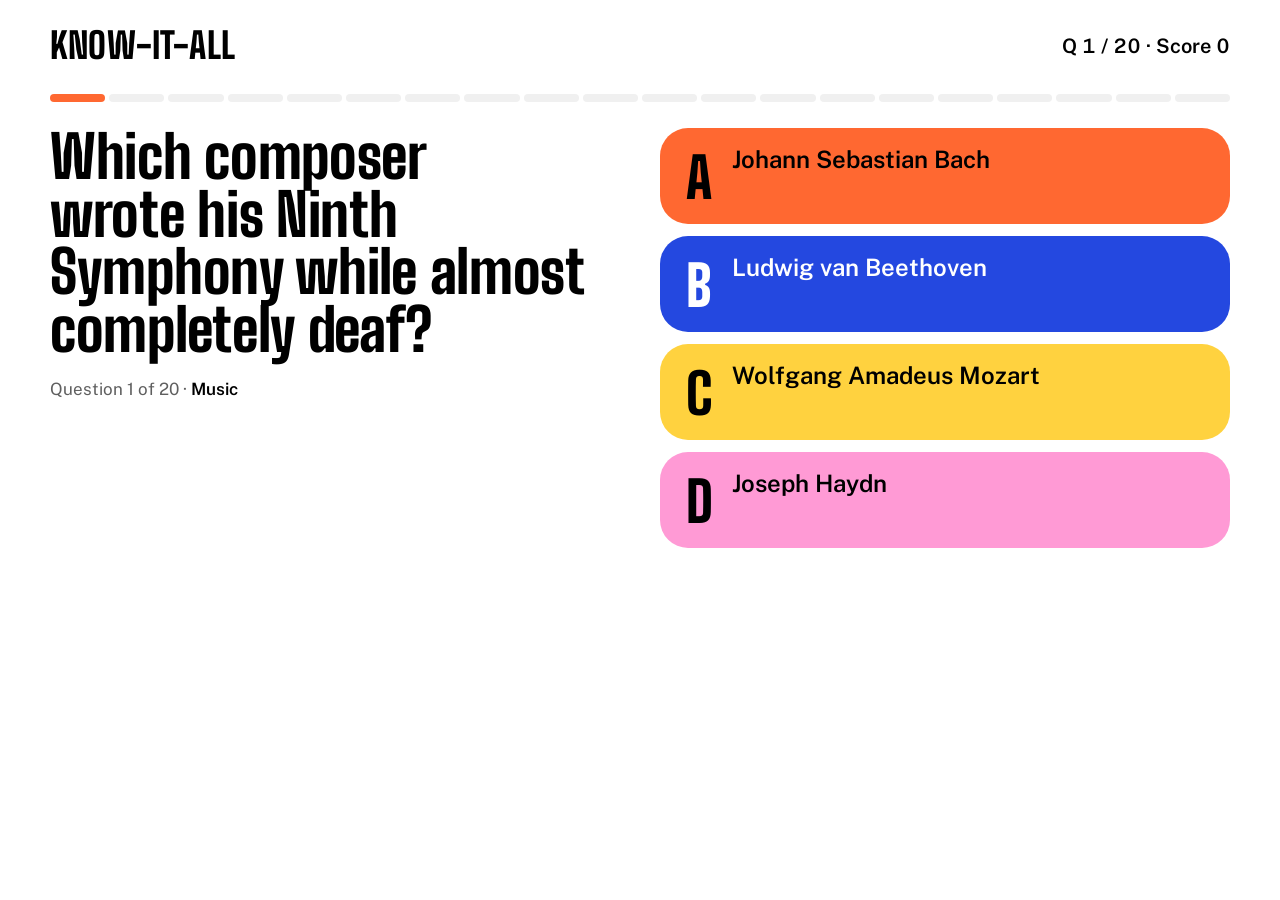
==== commit a78ddaf0: "New look: game-show poster redesign (solo + live); game logic, protocol and questions unchanged Co-A" ====
--- a/index.html
+++ b/index.html
@@ -3,90 +3,65 @@
 <head>
 <meta charset="utf-8">
 <meta name="viewport" content="width=device-width,initial-scale=1,viewport-fit=cover">
-<meta name="theme-color" content="#c4473a">
+<meta name="theme-color" content="#ffffff" media="(prefers-color-scheme: light)">
+<meta name="theme-color" content="#111111" media="(prefers-color-scheme: dark)">
 <title>Know-It-All Quiz</title>
 <meta name="claude:viewport-fit-sides" content="cover">
 <link rel="preconnect" href="https://fonts.googleapis.com">
-<link rel="stylesheet" href="https://fonts.googleapis.com/css2?family=Newsreader:ital,opsz,wght@0,6..72,400;0,6..72,600;1,6..72,400&family=Barlow+Condensed:wght@500;700&family=IBM+Plex+Mono:wght@400;600&display=swap">
+<link rel="preconnect" href="https://fonts.gstatic.com" crossorigin>
+<link rel="stylesheet" href="https://fonts.googleapis.com/css2?family=Big+Shoulders:wght@800&family=Public+Sans:wght@400;600&display=swap">
+<link rel="stylesheet" href="kia.css">
 <style>
-/* Layout: a single exam card on a quiz sheet; bubbles A–D are the answer controls. */
-:root{
-  --paper:#f3f6f1; --sheet:#ffffff; --ink:#1d2421; --muted:#5d6a63;
-  --form:#c4473a; --form-soft:#f6dcd6; --rule:#d9e1db;
-  --lead:#2b2f33; --ok:#2f7d4f; --ok-soft:#dcefe2; --bad:#b33a2e; --bad-soft:#f7dedb;
-  --f-display:"Barlow Condensed","Arial Narrow",system-ui,sans-serif;
-  --f-body:"Newsreader",Georgia,"Times New Roman",serif;
-  --f-mono:"IBM Plex Mono",ui-monospace,Menlo,monospace;
+/* Layout: one column on a phone (question, then the four colour tiles under the thumb);
+   on a wide screen the question holds the left half and the tiles stand in the right. */
+#app>section{display:flex;flex-direction:column;gap:18px;min-width:0}
+.ask{display:grid;grid-template-columns:minmax(0,1fr);gap:18px}
+.ask .side{display:flex;flex-direction:column;gap:18px;min-width:0}
+.after{display:flex;flex-direction:column;gap:16px}
+.after .btn{align-self:stretch}
+.review{list-style:none;margin:0;padding:0;display:flex;flex-direction:column;gap:6px}
+.review li{display:grid;grid-template-columns:36px minmax(0,1fr);gap:12px;align-items:start;padding:12px 18px 12px 12px;background:var(--surface);border-radius:var(--r)}
+.review .m{display:grid;place-items:center;width:36px;height:36px;border-radius:50%}
+.review .m svg{width:20px;height:20px}
+.review .m.ok{background:var(--accent);color:var(--accent-ink)}
+.review .m.bad{background:var(--ink);color:var(--bg)}
+.review .qq{font-size:17px;line-height:1.35}
+.review .a{display:block;font-weight:600;margin-top:2px}
+.score{display:flex;align-items:baseline;gap:12px;flex-wrap:wrap}
+.score .n{font-family:var(--f-display);font-weight:800;font-size:clamp(120px,40vw,220px);line-height:.78;font-variant-numeric:tabular-nums;letter-spacing:-.01em}
+.score .of{font-family:var(--f-display);font-weight:800;font-size:clamp(40px,12vw,72px);line-height:.8;color:var(--muted)}
+.res{display:grid;grid-template-columns:minmax(0,1fr);gap:22px}
+.res .top{display:flex;flex-direction:column;gap:16px}
+.pct{font-size:22px;line-height:1.35}
+.pct b{font-weight:600}
+@media (min-width:960px){
+  body{--gut:40px}
+  .wrap{max-width:1180px;padding-top:24px;gap:26px}
+  .mark{font-size:36px}
+  .meta{font-size:20px}
+  .ask{grid-template-columns:minmax(0,1fr) minmax(0,1fr);grid-template-rows:auto 1fr;grid-template-areas:"side opts" "after opts";column-gap:40px;row-gap:22px;align-items:start}
+  .ask .side{grid-area:side} .ask .opts{grid-area:opts} .ask .after{grid-area:after}
+  .ask .q{font-size:clamp(48px,4.6vw,68px);line-height:.98}
+  .ask .opts{gap:12px}
+  .ask .opt{min-height:96px}
+  .ask .opt .t{font-size:24px}
+  .ask .opt .k{font-size:56px;width:38px}
+  .res{grid-template-columns:minmax(0,1fr) minmax(0,1.15fr);gap:48px;align-items:start}
+  .res .top{position:sticky;top:24px}
+  .hz{max-width:760px}
 }
-@media (prefers-color-scheme:dark){:root:not([data-theme="light"]){
-  --paper:#141816; --sheet:#1c211f; --ink:#e7ece9; --muted:#9aa8a0;
-  --form:#e57a6c; --form-soft:#3a2522; --rule:#2e3632;
-  --lead:#e7ece9; --ok:#6fcf97; --ok-soft:#1f3328; --bad:#f08a7e; --bad-soft:#3b2220; color-scheme:dark}}
-:root[data-theme="dark"]{
-  --paper:#141816; --sheet:#1c211f; --ink:#e7ece9; --muted:#9aa8a0;
-  --form:#e57a6c; --form-soft:#3a2522; --rule:#2e3632;
-  --lead:#e7ece9; --ok:#6fcf97; --ok-soft:#1f3328; --bad:#f08a7e; --bad-soft:#3b2220; color-scheme:dark}
-html,body{min-height:100%}
-body{background:var(--paper);color:var(--ink);font-family:var(--f-body);font-size:18px;line-height:1.45;
-  padding-left:max(16px,env(safe-area-inset-left,0px));padding-right:max(16px,env(safe-area-inset-right,0px));padding-block:20px 40px}
-.wrap{max-width:620px;margin:0 auto;display:flex;flex-direction:column;gap:16px}
-header{display:flex;justify-content:space-between;align-items:flex-end;gap:12px;flex-wrap:wrap;border-bottom:2px solid var(--form);padding-bottom:8px}
-.brand{font-family:var(--f-display);font-weight:700;font-size:26px;letter-spacing:.02em;text-transform:uppercase;color:var(--form);line-height:1}
-.brand small{display:block;font-weight:500;font-size:13px;letter-spacing:.14em;color:var(--muted);margin-top:4px}
-.meta{font-family:var(--f-mono);font-size:13px;color:var(--muted);font-variant-numeric:tabular-nums}
-.track{display:grid;gap:3px}
-.track i{height:6px;border-radius:2px;background:var(--rule)}
-.track i.ok{background:var(--ok)} .track i.bad{background:var(--bad)} .track i.now{background:var(--form)}
-.card{background:var(--sheet);border:1px solid var(--rule);border-radius:6px;padding:22px 20px;display:flex;flex-direction:column;gap:18px}
-.qno{font-family:var(--f-display);font-weight:700;font-size:14px;letter-spacing:.14em;text-transform:uppercase;color:var(--form)}
-.subj{color:var(--muted);font-weight:500}
-h1{font-size:23px;font-weight:600;line-height:1.3;margin:0;text-wrap:balance}
-.opts{display:flex;flex-direction:column;gap:10px}
-.opt{display:flex;align-items:center;gap:14px;width:100%;text-align:left;font:inherit;font-size:17px;color:var(--ink);
-  background:transparent;border:1px solid var(--rule);border-radius:6px;padding:12px 14px;cursor:pointer;touch-action:manipulation}
-.opt:hover:not(:disabled){border-color:var(--form)}
-.opt:focus-visible{outline:2px solid var(--form);outline-offset:2px}
-.bub{flex:none;width:30px;height:30px;border-radius:50%;border:1.5px solid var(--form);display:grid;place-items:center;
-  font-family:var(--f-display);font-weight:700;font-size:14px;color:var(--form)}
-.opt.pick .bub{background:var(--lead);border-color:var(--lead);color:var(--sheet)}
-.opt.right{background:var(--ok-soft);border-color:var(--ok)}
-.opt.right .bub{background:var(--ok);border-color:var(--ok);color:var(--sheet)}
-.opt.wrong{background:var(--bad-soft);border-color:var(--bad)}
-.opt.wrong .bub{background:var(--bad);border-color:var(--bad);color:var(--sheet)}
-.opt:disabled{cursor:default}
-.why{font-size:16px;color:var(--muted);border-left:3px solid var(--form);padding-left:12px;margin:0}
-.why b{color:var(--ink)}
-.btn{align-self:flex-end;font-family:var(--f-display);font-weight:700;font-size:17px;letter-spacing:.1em;text-transform:uppercase;
-  background:var(--form);color:var(--sheet);border:0;border-radius:6px;padding:12px 22px;cursor:pointer;touch-action:manipulation}
-.btn:focus-visible{outline:2px solid var(--ink);outline-offset:2px}
-.btn.ghost{background:transparent;color:var(--form);border:1.5px solid var(--form)}
-textarea{font:inherit;font-size:17px;color:var(--ink);background:var(--paper);border:1px solid var(--rule);border-radius:6px;padding:12px;min-height:140px;resize:vertical;width:100%;box-sizing:border-box}
-textarea:focus{outline:2px solid var(--form);outline-offset:1px}
-.note{font-family:var(--f-mono);font-size:12px;color:var(--muted);letter-spacing:.04em;text-transform:uppercase}
-.score{font-family:var(--f-display);font-weight:700;font-size:72px;line-height:1;color:var(--form);font-variant-numeric:tabular-nums}
-.score span{font-size:32px;color:var(--muted)}
-.review{display:flex;flex-direction:column;gap:0;margin:0;padding:0;list-style:none}
-.review li{display:grid;grid-template-columns:28px 1fr;gap:10px;padding:10px 0;border-top:1px solid var(--rule);font-size:15px}
-.review .m{font-family:var(--f-mono);font-weight:600}
-.review .m.ok{color:var(--ok)} .review .m.bad{color:var(--bad)}
-.review .a{color:var(--muted)}
-.row{display:flex;gap:10px;flex-wrap:wrap;justify-content:flex-end}
-p{margin:0}
-@media (prefers-reduced-motion:no-preference){.card{animation:in .25s ease-out}@keyframes in{from{transform:translateY(6px)}to{transform:none}}}
-:root{padding-top:env(safe-area-inset-top,0px);padding-bottom:env(safe-area-inset-bottom,0px)}
-body{margin:0}
-[hidden]{display:none!important}
 </style>
 </head>
 <body>
 
+<a class="skip" href="#app">Skip to the quiz</a>
 <div class="wrap">
-  <header>
-    <div class="brand">Know-It-All<small>General knowledge · 20 questions</small></div>
-    <div class="meta" id="meta">Q 1 / 20 · Score 0</div>
+  <header class="bar">
+    <span class="mark" translate="no">Know-It-All</span>
+    <span class="meta" id="meta" aria-live="polite">Q 1 / 20 · Score 0</span>
   </header>
-  <div class="track" id="track"></div>
-  <main id="app"></main>
+  <div class="track" id="track" aria-hidden="true"></div>
+  <main id="app" tabindex="-1"></main>
 </div>
 
 <script>
@@ -113,49 +88,65 @@
  {s:"Travel",q:"Which country gets the most international tourists?",a:"France",w:["The United States","Spain","Italy"],x:"France gets about 100 million foreign visitors a year. Spain is usually second."}
 ];
 const L="ABCD", app=document.getElementById("app"), meta=document.getElementById("meta"), track=document.getElementById("track");
+const RM=matchMedia("(prefers-reduced-motion: reduce)");
+const SVG={ok:'<svg viewBox="0 0 24 24" aria-hidden="true"><path d="M5 12.5l4.5 4.5L19 7.5" fill="none" stroke="currentColor" stroke-width="3.2" stroke-linecap="round" stroke-linejoin="round"/></svg>',
+  bad:'<svg viewBox="0 0 24 24" aria-hidden="true"><path d="M7 7l10 10M17 7L7 17" fill="none" stroke="currentColor" stroke-width="3.2" stroke-linecap="round"/></svg>'};
 let order, i, score, log;
 function shuffle(a){a=a.slice();for(let k=a.length-1;k>0;k--){const j=Math.floor(Math.random()*(k+1));[a[k],a[j]]=[a[j],a[k]]}return a}
-function el(t,c,h){const e=document.createElement(t);if(c)e.className=c;if(h!=null)e.innerHTML=h;return e}
-function drawTrack(){track.style.gridTemplateColumns=`repeat(${Q.length},1fr)`;track.innerHTML="";for(let k=0;k<Q.length;k++){const b=el("i");if(k<log.length)b.className=log[k].ok?"ok":"bad";else if(k===i)b.className="now";track.append(b)}}
-function start(){order=shuffle(Q).map(q=>({...q,c:shuffle([q.a,...q.w])}));i=0;score=0;log=[];ask()}
+function el(t,c,txt){const e=document.createElement(t);if(c)e.className=c;if(txt!=null)e.textContent=txt;return e}
+function icon(k){const t=document.createElement("template");t.innerHTML=SVG[k];return t.content.firstChild}
+function badge(kind,text){const b=el("span","badge");b.append(icon(kind),text);return b}
+const rise=e=>{e.setAttribute("data-rise","");return e};
+function screen(...parts){const c=el("section","scr");c.append(...parts);c.querySelectorAll("[data-rise]").forEach((e,k)=>e.style.setProperty("--i",Math.min(k,8)));app.replaceChildren(c);return c}
+function drawTrack(){track.innerHTML="";for(let k=0;k<Q.length;k++){const b=el("i");if(k<log.length)b.className=log[k].ok?"ok":"bad";else if(k===i)b.className="now";track.append(b)}}
+function start(){order=shuffle(Q).map(q=>({...q,c:shuffle([q.a,...q.w])}));i=0;score=0;log=[];track.hidden=false;ask();scrollTo(0,0)}
 function ask(){
   const q=order[i];meta.textContent=`Q ${i+1} / ${Q.length} · Score ${score}`;drawTrack();
-  const c=el("section","card");
-  c.append(el("div","qno",`Question ${i+1} <span class="subj">· ${q.s}</span>`),el("h1",null,q.q));
+  const cap=el("p","cap",`Question ${i+1} of ${Q.length} · `);cap.append(el("b",null,q.s));
+  const side=el("div","side");side.append(rise(el("h1","q",q.q)),rise(cap));
   const opts=el("div","opts");
-  q.c.forEach((t,k)=>{const b=el("button","opt");b.id=`opt-${i}-${k}`;b.append(el("span","bub",L[k]),el("span",null,t));
-    b.onclick=()=>answer(k,opts,c);opts.append(b)});
-  c.append(opts);app.replaceChildren(c);
+  q.c.forEach((t,k)=>{const b=el("button","opt");b.id=`opt-${i}-${k}`;b.dataset.k=k;b.style.setProperty("--k",k);
+    b.append(el("span","k",L[k]),el("span","t",t));b.onclick=()=>answer(k,opts,side);opts.append(b)});
+  const a=el("div","ask");a.append(side,opts);screen(a);
 }
-function answer(k,opts,c){
+function answer(k,opts,side){
   const q=order[i],ok=q.c[k]===q.a;if(ok)score++;log.push({ok,q});
-  [...opts.children].forEach((b,j)=>{b.disabled=true;if(q.c[j]===q.a)b.classList.add("right");else if(j===k)b.classList.add("wrong")});
-  opts.children[k].classList.add("pick");
-  c.append(el("p","why",`<b>${ok?"Correct.":"Answer: "+q.a+"."}</b> ${q.x}`));
-  const n=el("button","btn",i+1<Q.length?"Next":"Continue");n.id="next";
-  n.onclick=()=>{i++;i<Q.length?ask():hazel()};c.append(n);n.focus({preventScroll:true});
+  opts.classList.add("revealed");
+  [...opts.children].forEach((b,j)=>{b.disabled=true;
+    if(q.c[j]===q.a){b.classList.add("right");b.append(badge("ok",j===k?"Your pick":"Answer"))}
+    else if(j===k){b.classList.add("wrong");b.append(badge("bad","Your pick"))}
+    else b.classList.add("dim")});
+  const v=el("div","verdict "+(ok?"ok":"bad"));v.setAttribute("role","status");
+  v.append(el("span","p",ok?"Nice. One more point.":`The answer is ${q.a}.`),el("span","w",ok?"Correct":"Not quite"));
+  const why=el("p","why");why.append(el("b",null,ok?"Correct. ":"Answer: "+q.a+". "),q.x);
+  const n=el("button","btn wide",i+1<Q.length?"Next Question":"Final Question");n.id="next";
+  n.onclick=()=>{i++;i<Q.length?ask():hazel()};
+  const after=el("div","after");after.append(v,why,n);side.parentElement.append(after);
+  n.focus({preventScroll:true});n.scrollIntoView({block:"nearest",behavior:RM.matches?"auto":"smooth"});
   meta.textContent=`Q ${i+1} / ${Q.length} · Score ${score}`;drawTrack();
 }
 function hazel(){
   meta.textContent=`Done · Score ${score} / ${Q.length}`;drawTrack();
-  const c=el("section","card");
-  c.append(el("div","qno","Final question <span class=\"subj\">· Open response</span>"),el("h1",null,"What is hazel?"),
-    el("p","note","Not scored"));
-  const t=el("textarea");t.id="hazel";t.setAttribute("aria-label","Your answer");t.placeholder="Write your answer…";
-  const b=el("button","btn","Finish");b.id="finish";
+  const t=el("textarea");t.id="hazel";t.name="hazel";t.autocomplete="off";t.setAttribute("aria-label","Your answer");t.placeholder="Write your answer…";
+  const b=el("button","btn wide","Finish");b.id="finish";
   b.onclick=()=>{t.value="";results()};   // answer is intentionally discarded
-  c.append(t,b);app.replaceChildren(c);
+  const w=el("div","hz");w.style.cssText="display:flex;flex-direction:column;gap:18px";
+  w.append(rise(el("h1","shout","What is hazel?")),rise(el("p","note","Final question · Open response · Not scored")),
+    rise(el("p","lead","Type whatever you like. It isn't saved or sent anywhere.")),rise(t),rise(b));
+  screen(w);scrollTo(0,0);
 }
 function results(){
   const pct=Math.round(score/Q.length*100);
   const verdict=pct>=90?"Certified know-it-all.":pct>=75?"Seriously sharp.":pct>=60?"Solid. You know your stuff.":pct>=40?"Not bad at all.":"Tough one. Try it again?";
-  const c=el("section","card");
-  c.append(el("div","qno","Results"),el("div","score",`${score}<span> / ${Q.length}</span>`),el("p",null,`${pct}% · ${verdict}`));
-  const ul=el("ul","review");
-  log.forEach((r,k)=>{const li=el("li");li.append(el("span","m "+(r.ok?"ok":"bad"),r.ok?"✓":"✗"),
-    el("div",null,`${k+1}. ${r.q.q}<br><span class="a">${r.q.a}</span>`));ul.append(li)});
-  const row=el("div","row"),b=el("button","btn","Take it again");b.id="again";b.onclick=start;row.append(b);
-  c.append(ul,row);app.replaceChildren(c);
+  meta.textContent=`Done · Score ${score} / ${Q.length}`;track.hidden=true;
+  const sc=el("div","score");sc.setAttribute("aria-label",`${score} out of ${Q.length}`);sc.append(el("span","n",String(score)),el("span","of",`/ ${Q.length}`));
+  const p=el("p","pct");p.append(el("b",null,`${pct}%. `),verdict);
+  const again=el("button","btn wide","Take It Again");again.id="again";again.onclick=start;
+  const top=el("div","top");top.append(el("h1","sr","Your results"),rise(sc),rise(p),rise(again));
+  const ul=el("ol","review");ul.setAttribute("aria-label","Your answers");
+  log.forEach((r,k)=>{const li=el("li"),m=el("span","m "+(r.ok?"ok":"bad"));m.append(icon(r.ok?"ok":"bad"),el("span","sr",r.ok?"Right":"Wrong"));
+    const d=el("div","qq",`${r.q.q}`);d.append(el("span","a",r.q.a));li.append(m,d);ul.append(li)});
+  const res=el("div","res");res.append(top,rise(ul));screen(res);scrollTo(0,0);
 }
 start();
 </script>
--- a/kia.css
+++ b/kia.css
@@ -0,0 +1,194 @@
+/* Know-It-All design system. Loud and flat: a street-poster game show.
+   Big Shoulders shouts, Public Sans explains. Flat fields, one radius, no lines, no shadows.
+   Four answer colours are fields with their own inks; mint means "go" and "correct". */
+:root{
+  --bg:#ffffff; --surface:#f0f0f0; --field:#c5c5c5; --ink:#000000; --muted:#5f5f5f;
+  --accent:#a7ff9c; --accent-hi:#8ef081; --accent-ink:#000000;
+  --a0:#ff6831; --a0-ink:#000000;   /* A orange */
+  --a1:#2448e0; --a1-ink:#ffffff;   /* B cobalt */
+  --a2:#ffd23f; --a2-ink:#000000;   /* C yellow */
+  --a3:#ff9ad5; --a3-ink:#000000;   /* D pink   */
+  --r:28px; --gut:16px;
+  --f-display:"Big Shoulders","Arial Narrow",Impact,system-ui,sans-serif;
+  --f-text:"Public Sans",system-ui,-apple-system,"Segoe UI",Roboto,sans-serif;
+  --ease-out:cubic-bezier(.22,1,.36,1); --ease-io:cubic-bezier(.76,0,.24,1); --ease-soft:cubic-bezier(.33,1,.68,1);
+  --t-press:140ms; --t-hover:180ms; --t-ui:240ms; --t-reveal:800ms;
+  color-scheme:light;
+}
+@media (prefers-color-scheme:dark){:root:not([data-theme="light"]){
+  --bg:#111111; --surface:#1e1e1e; --field:#3a3a3a; --ink:#f3f3f3; --muted:#a6a6a6; --accent-hi:#c4ffbb; color-scheme:dark}}
+:root[data-theme="dark"]{
+  --bg:#111111; --surface:#1e1e1e; --field:#3a3a3a; --ink:#f3f3f3; --muted:#a6a6a6; --accent-hi:#c4ffbb; color-scheme:dark}
+
+*{box-sizing:border-box}
+html{-webkit-text-size-adjust:100%;text-size-adjust:100%}
+html,body{margin:0;min-height:100%}
+body{background:var(--bg);color:var(--ink);font-family:var(--f-text);font-size:18px;line-height:1.5;
+  font-kerning:normal;-webkit-tap-highlight-color:transparent;overflow-x:hidden;
+  padding-top:env(safe-area-inset-top,0px);padding-bottom:max(24px,env(safe-area-inset-bottom,0px));
+  padding-left:max(var(--gut),env(safe-area-inset-left,0px));padding-right:max(var(--gut),env(safe-area-inset-right,0px))}
+@media (pointer:fine){html{overscroll-behavior:none}}
+p{margin:0;text-wrap:pretty}
+h1,h2{margin:0;font-family:var(--f-display);font-weight:800;line-height:.9;letter-spacing:-.005em;text-wrap:balance}
+[hidden]{display:none!important}
+::selection{background:var(--accent);color:var(--accent-ink)}
+.muted{color:var(--muted)}
+.num{font-variant-numeric:tabular-nums}
+.skip{position:absolute;left:16px;top:-80px;z-index:9;background:var(--ink);color:var(--bg);font-weight:600;padding:12px 18px;border-radius:999px;text-decoration:none}
+.skip:focus{top:max(12px,env(safe-area-inset-top,0px))}
+#app:focus{outline:none}
+#app:focus-visible{outline:3px solid var(--ink);outline-offset:6px;border-radius:8px}
+.sr{position:absolute;width:1px;height:1px;overflow:hidden;clip:rect(0 0 0 0);white-space:nowrap}
+
+/* frame */
+.wrap{max-width:640px;margin:0 auto;display:flex;flex-direction:column;gap:20px;padding-top:14px}
+.bar{display:flex;align-items:center;justify-content:space-between;gap:12px;min-height:44px}
+.mark{font-family:var(--f-display);font-weight:800;font-size:28px;line-height:1;text-transform:uppercase;letter-spacing:.005em;color:var(--ink);text-decoration:none;white-space:nowrap}
+.mark b{display:inline-block;background:var(--accent);color:var(--accent-ink);border-radius:10px;padding:2px 8px 0;margin-left:6px;font-weight:800}
+.meta{font-size:16px;font-weight:600;font-variant-numeric:tabular-nums;color:var(--ink);text-align:right;white-space:nowrap}
+.meta .muted{font-weight:400}
+.track{display:grid;grid-auto-flow:column;grid-auto-columns:1fr;gap:4px}
+.track i{height:8px;border-radius:4px;background:var(--surface);transform-origin:left center}
+.track i.done{background:var(--ink)}
+.track i.ok{background:var(--accent)}
+.track i.bad{background:var(--field)}
+.track i.now{background:var(--a0)}
+
+/* type roles */
+.q{font-family:var(--f-display);font-weight:800;font-size:clamp(34px,6.4vw,44px);line-height:1;letter-spacing:-.005em;text-wrap:balance;margin:0}
+.cap{font-size:17px;color:var(--muted)}
+.cap b{color:var(--ink);font-weight:600}
+.shout{font-family:var(--f-display);font-weight:800;text-transform:uppercase;line-height:.86;letter-spacing:0;font-size:clamp(56px,16vw,96px)}
+.lead{font-size:20px;line-height:1.4}
+
+/* buttons: one shape, one radius */
+.btn{display:inline-flex;align-items:center;justify-content:center;gap:10px;min-height:60px;padding:6px 30px 2px;
+  font-family:var(--f-display);font-weight:800;font-size:26px;line-height:1;text-transform:uppercase;letter-spacing:.01em;
+  background:var(--accent);color:var(--accent-ink);border:0;border-radius:var(--r);cursor:pointer;touch-action:manipulation;
+  transition:transform var(--t-press) var(--ease-out),background-color var(--t-hover) ease,opacity var(--t-hover) ease}
+.btn.ghost{background:var(--surface);color:var(--ink)}
+.btn.wide{width:100%}
+.btn:active:not(:disabled){transform:scale(.97)}
+.btn:disabled{opacity:.35;cursor:not-allowed}
+.btn:focus-visible,.opt:focus-visible,.chip button:focus-visible,input:focus-visible,textarea:focus-visible{outline:3px solid var(--ink);outline-offset:3px}
+@media (hover:hover) and (pointer:fine){
+  .btn:hover:not(:disabled){background:var(--accent-hi)}
+  .btn.ghost:hover:not(:disabled){background:var(--field)}
+}
+.row{display:flex;gap:12px;flex-wrap:wrap;align-items:center;justify-content:flex-end}
+
+/* fields */
+input,textarea{font:inherit;font-size:20px;color:var(--ink);background:var(--surface);border:0;border-radius:var(--r);padding:16px 22px;width:100%;min-width:0}
+input::placeholder,textarea::placeholder{color:var(--muted);opacity:1}
+textarea{min-height:150px;resize:vertical;line-height:1.45}
+.err{color:var(--ink);font-weight:600;font-size:17px;min-height:1.5em}
+
+/* answer tiles: flat colour fields, the heart of the game */
+.opts{display:grid;grid-template-columns:1fr;gap:10px}
+.opt{--cc:var(--a0);--ci:var(--a0-ink);position:relative;display:grid;grid-template-columns:auto minmax(0,1fr);align-items:center;column-gap:14px;row-gap:8px;
+  width:100%;min-height:78px;padding:12px 18px 12px 20px;text-align:left;font:inherit;
+  background:var(--cc);color:var(--ci);border:0;border-radius:var(--r);cursor:pointer;touch-action:manipulation;
+  transition:transform var(--t-press) var(--ease-out),opacity 320ms ease}
+.opt[data-k="1"]{--cc:var(--a1);--ci:var(--a1-ink)} .opt[data-k="2"]{--cc:var(--a2);--ci:var(--a2-ink)} .opt[data-k="3"]{--cc:var(--a3);--ci:var(--a3-ink)}
+.opt .k{font-family:var(--f-display);font-weight:800;font-size:44px;line-height:.8;width:30px;text-align:center;padding-top:4px}
+.opt .t{font-weight:600;font-size:20px;line-height:1.25;overflow-wrap:break-word;word-break:normal;hyphens:manual}
+.opt .k{grid-row:1 / span 3;align-self:center}
+.opt .badge{grid-column:2;justify-self:start;display:inline-flex;align-items:center;gap:6px;background:var(--ci);color:var(--cc);border-radius:999px;padding:5px 12px 5px 8px;font-weight:600;font-size:16px;white-space:nowrap}
+.opt .badge svg{width:20px;height:20px;flex:none}
+.opt:active:not(:disabled){transform:scale(.97)}
+.opt:disabled{cursor:default}
+.opt::before{content:"";position:absolute;inset:-1px;border-radius:inherit;background:var(--surface);opacity:0;transition:opacity 320ms ease;pointer-events:none}
+.opt>*{position:relative}
+.opt.dim,.opt.wrong{color:var(--muted)}
+.opt.dim::before,.opt.wrong::before{opacity:1}
+.opt.dim .k,.opt.wrong .k{color:var(--cc)}
+.opt.wrong{color:var(--ink)}
+.opt.wrong .t{text-decoration:line-through;text-decoration-thickness:2px}
+.opt.wrong .badge{background:var(--ink);color:var(--bg)}
+@media (hover:hover) and (pointer:fine){.opt:hover:not(:disabled){transform:translateY(-2px)}}
+
+/* verdict poster: the signature shutter */
+.verdict{border-radius:var(--r);padding:18px 22px 20px;display:flex;flex-direction:column;align-items:flex-start;gap:10px;overflow:hidden}
+.verdict.ok{background:var(--accent);color:var(--accent-ink)}
+.verdict.bad{background:var(--ink);color:var(--bg)}
+.verdict.none{background:var(--field);color:var(--ink)}
+.verdict .w{font-family:var(--f-display);font-weight:800;text-transform:uppercase;font-size:clamp(64px,19vw,104px);line-height:.8;letter-spacing:0}
+.verdict .p{font-weight:600;font-size:18px;font-variant-numeric:tabular-nums}
+.why{font-size:18px;line-height:1.5;max-width:62ch}
+.why b{font-weight:600}
+
+/* players */
+.chips{display:flex;flex-wrap:wrap;gap:8px}
+.chip{display:inline-flex;align-items:center;gap:4px;min-height:44px;font-weight:600;font-size:18px;background:var(--surface);color:var(--ink);border-radius:999px;padding:6px 18px;max-width:100%}
+.chip .n{overflow:hidden;text-overflow:ellipsis;white-space:nowrap;min-width:0}
+.chip.done{background:var(--accent);color:var(--accent-ink)}
+.chip.away{opacity:.45}
+.chip button{flex:none;display:grid;place-items:center;width:36px;height:36px;margin:-4px -12px -4px 2px;border-radius:50%;border:0;background:transparent;color:inherit;font:inherit;font-size:22px;line-height:1;cursor:pointer;touch-action:manipulation}
+@media (hover:hover) and (pointer:fine){.chip button:hover{background:var(--field)}}
+
+/* leaderboard */
+.board{list-style:none;margin:0;padding:0;display:flex;flex-direction:column;gap:6px}
+.board li{display:grid;grid-template-columns:44px minmax(0,1fr) auto;gap:10px;align-items:center;min-height:58px;padding:8px 20px 8px 14px;background:var(--surface);border-radius:var(--r)}
+.board li.me{background:var(--ink);color:var(--bg)}
+.board .r{font-family:var(--f-display);font-weight:800;font-size:32px;line-height:1;text-align:center;font-variant-numeric:tabular-nums}
+.board .nm{display:flex;align-items:center;gap:8px;min-width:0;font-weight:600;font-size:18px}
+.board .nm>span:first-child{overflow:hidden;text-overflow:ellipsis;white-space:nowrap;min-width:0}
+.board .pts{font-family:var(--f-display);font-weight:800;font-size:30px;line-height:1;font-variant-numeric:tabular-nums;text-align:right;display:flex;align-items:center;gap:8px}
+.pk{flex:none;display:inline-flex;align-items:center;gap:3px;border-radius:999px;padding:2px 8px 2px 9px;font-weight:600;font-size:16px;background:var(--cc);color:var(--ci)}
+.pk svg{width:16px;height:16px}
+.pk.none{background:transparent;color:inherit;opacity:.7;padding:0;font-weight:400}
+.gain{font-family:var(--f-text);font-weight:600;font-size:16px;background:var(--accent);color:var(--accent-ink);border-radius:999px;padding:3px 10px}
+
+/* podium */
+.podium{display:grid;grid-template-columns:repeat(3,minmax(0,1fr));gap:8px;align-items:end}
+.step{display:flex;flex-direction:column;gap:8px;min-width:0}
+.step .who{font-weight:600;font-size:18px;overflow:hidden;text-overflow:ellipsis;white-space:nowrap;text-align:center}
+.step .blk{border-radius:var(--r) var(--r) 10px 10px;display:flex;flex-direction:column;justify-content:space-between;padding:14px 12px;transform-origin:bottom center}
+.step .place{font-family:var(--f-display);font-weight:800;font-size:44px;line-height:.85;text-transform:uppercase}
+.step .sc{display:flex;flex-direction:column;font-size:16px;line-height:1.3;font-variant-numeric:tabular-nums}
+.step .sc b{font-weight:600}
+.step.p1 .blk{background:var(--accent);color:var(--accent-ink);min-height:170px}
+.step.p2 .blk{background:var(--a0);color:var(--a0-ink);min-height:124px}
+.step.p3 .blk{background:var(--a1);color:var(--a1-ink);min-height:92px}
+
+.status{font-size:16px;color:var(--muted);min-height:1.5em}
+.note{font-size:17px;color:var(--muted)}
+
+/* ---------- motion: transform and opacity only, all of it inside no-preference ---------- */
+@media (prefers-reduced-motion:no-preference){
+  .scr:not(.still) [data-rise]{animation:rise 620ms var(--ease-out) both;animation-delay:calc(var(--i,0) * 70ms + 40ms)}
+  .scr:not(.still) .opts .opt{animation:tile 520ms var(--ease-out) both;animation-delay:calc(var(--k,0) * 60ms + 160ms)}
+  .scr:not(.still) .opts.locked .opt{animation:none}
+  .scr:not(.still) .opts.locked .opt.pick{animation:thunk 420ms var(--ease-out) both}
+  .scr:not(.still) .opts.locked .opt.dim::before{animation:fade 420ms ease both}
+  .scr:not(.still) .opts.revealed .opt{animation:none}
+  .scr:not(.still) .opts.revealed .opt.right{animation:thunk 520ms var(--ease-out) 380ms both}
+  .scr:not(.still) .opts.revealed .opt.dim::before,.scr:not(.still) .opts.revealed .opt.wrong::before{animation:fade 520ms ease 200ms both}
+  .scr:not(.still) .opt .badge{animation:pop 360ms var(--ease-out) 420ms both}
+  .scr:not(.still) .verdict{animation:shutter 900ms var(--ease-io) both}
+  .scr:not(.still) .verdict>*{animation:settle 1100ms var(--ease-soft) both}
+  .scr:not(.still) .verdict .p{animation:settle 1100ms var(--ease-soft) 120ms both}
+  .chip.new{animation:pop 380ms var(--ease-out) both}
+  .scr:not(.still) .step .blk{animation:grow 720ms var(--ease-out) both}
+  .scr:not(.still) .step.p3 .blk{animation-delay:150ms} .scr:not(.still) .step.p2 .blk{animation-delay:420ms} .scr:not(.still) .step.p1 .blk{animation-delay:720ms}
+  .scr:not(.still) .step .who{animation:rise 500ms var(--ease-out) both}
+  .scr:not(.still) .step.p3 .who{animation-delay:500ms} .scr:not(.still) .step.p2 .who{animation-delay:760ms} .scr:not(.still) .step.p1 .who{animation-delay:1080ms}
+  .scr:not(.still) .lines .ln>span{display:inline-block;animation:lineup 900ms var(--ease-out) both;animation-delay:calc(var(--i,0) * 110ms + 1150ms)}
+  .track i.now{animation:nowin 600ms var(--ease-out) both}
+  .gain{animation:pop 380ms var(--ease-out) 700ms both}
+}
+@media (prefers-reduced-motion:reduce){
+  .scr:not(.still) [data-rise],.scr:not(.still) .verdict{animation:fade 260ms ease both}
+}
+.lines .ln{display:block;overflow:hidden;padding-bottom:.06em;margin-bottom:-.06em}
+@keyframes rise{from{opacity:0;transform:translateY(22px)}to{opacity:1;transform:none}}
+@keyframes tile{from{opacity:0;transform:translateY(26px) scale(.98)}to{opacity:1;transform:none}}
+@keyframes thunk{0%{transform:scale(1)}35%{transform:scale(.94)}100%{transform:scale(1)}}
+@keyframes pop{from{opacity:0;transform:scale(.86)}to{opacity:1;transform:none}}
+@keyframes shutter{from{clip-path:inset(100% 0 0 0 round var(--r))}to{clip-path:inset(0 0 0 0 round var(--r))}}
+@keyframes settle{from{transform:scale(1.12) translateY(10px)}to{transform:none}}
+@keyframes grow{from{transform:scaleY(0)}to{transform:none}}
+@keyframes lineup{from{transform:translateY(105%)}to{transform:none}}
+@keyframes nowin{from{transform:scaleX(0)}to{transform:none}}
+@keyframes fade{from{opacity:0}to{opacity:1}}
+.chip button.arm{width:auto;border-radius:999px;padding:0 14px;margin-right:-10px;font-size:16px;font-weight:600;background:var(--ink);color:var(--bg)}
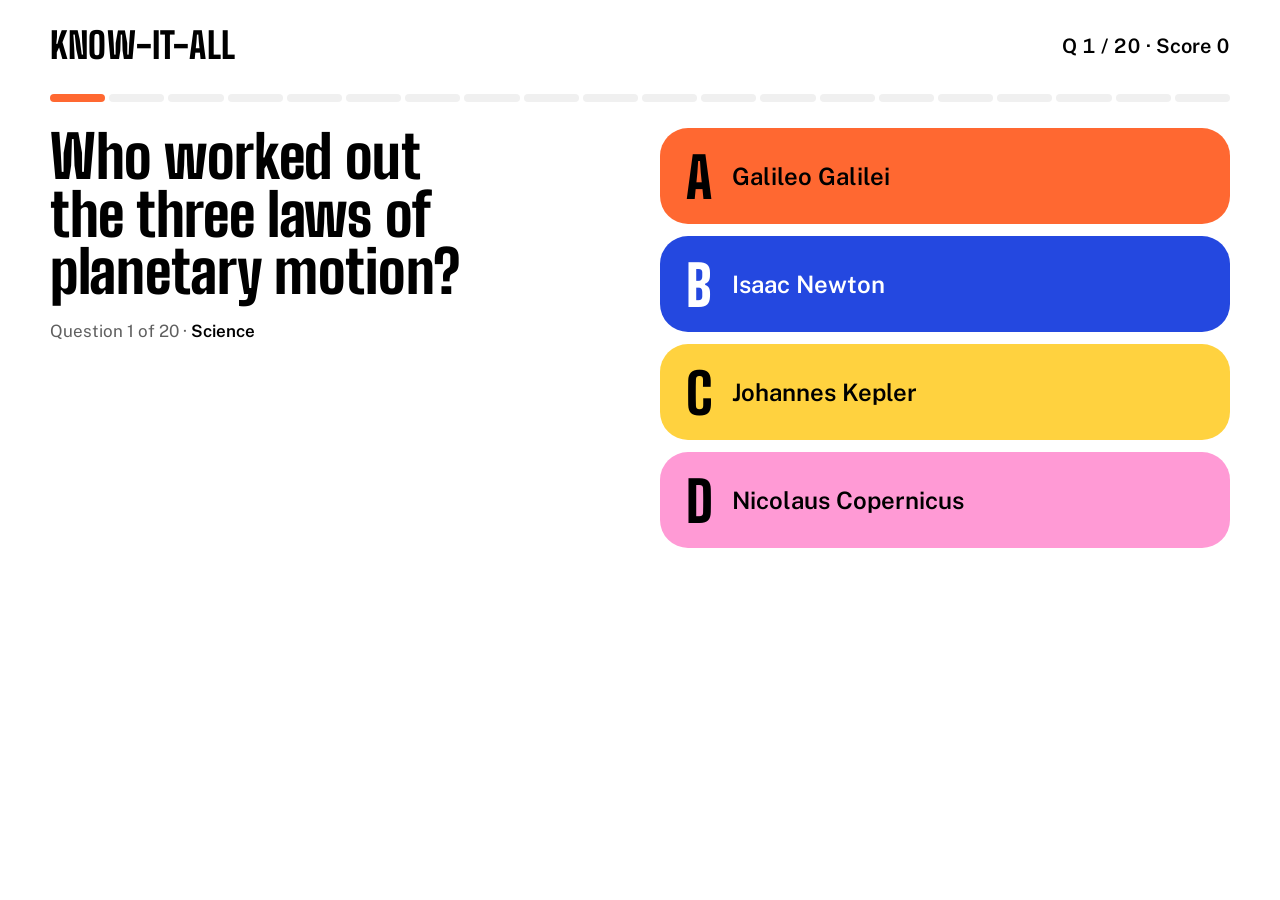
==== commit b0613a44: "New 20 hard general-knowledge questions (one biology: helicase; one EE: inverting op amp) Co-Authore" ====
--- a/index.html
+++ b/index.html
@@ -66,26 +66,26 @@
 
 <script>
 const Q=[
- {s:"Geography",q:"Which country has the longest coastline in the world?",a:"Canada",w:["Russia","Indonesia","Australia"],x:"Canada's coastline is about 202,000 km, thanks to its thousands of Arctic islands. That's more than five times around the Equator."},
- {s:"Space",q:"Which planet rotates on its side?",a:"Uranus",w:["Neptune","Saturn","Venus"],x:"Uranus is tilted about 98°, probably from a huge collision long ago, so each pole gets about 42 years of daylight."},
- {s:"Culture",q:"What is the national animal of Scotland?",a:"The unicorn",w:["The red deer","The golden eagle","The lion"],x:"It's been a Scottish royal symbol since the 1300s and still appears on the UK coat of arms."},
- {s:"Geography",q:"In which country is Timbuktu?",a:"Mali",w:["Morocco","Niger","Sudan"],x:"It was a major center of trade and Islamic scholarship in the 1400s and 1500s, on the edge of the Sahara."},
- {s:"Geography",q:"How many time zones does China officially use?",a:"One",w:["Three","Four","Five"],x:"China spans about five time zones' width but runs on Beijing time, so the sun can rise around 10 a.m. in the far west."},
- {s:"Geography",q:"Measured from base to peak, which is the tallest mountain on Earth?",a:"Mauna Kea",w:["Mount Everest","K2","Denali"],x:"Mauna Kea rises about 10,200 m from the Pacific floor. Everest is the highest above sea level, at 8,849 m."},
- {s:"Art",q:"Who painted The Persistence of Memory, the one with the melting clocks?",a:"Salvador Dalí",w:["René Magritte","Pablo Picasso","Joan Miró"],x:"Dalí painted it in 1931. It hangs in the Museum of Modern Art in New York."},
- {s:"History",q:"The shortest war in recorded history lasted under an hour. Who fought it?",a:"Britain and Zanzibar",w:["France and Monaco","Spain and Portugal","Italy and San Marino"],x:"In 1896 the Anglo-Zanzibar War lasted between 38 and 45 minutes."},
- {s:"History",q:"Which country has the most pyramids?",a:"Sudan",w:["Egypt","Mexico","Peru"],x:"Sudan's ancient Nubian kingdoms built more than 200 pyramids, almost twice as many as Egypt."},
- {s:"History",q:"Who was the first woman to fly solo across the Atlantic?",a:"Amelia Earhart",w:["Bessie Coleman","Harriet Quimby","Jacqueline Cochran"],x:"She did it in 1932, five years after Lindbergh. Harriet Quimby was the first woman to fly across the English Channel."},
- {s:"History",q:"Which of the Seven Wonders of the Ancient World is still standing?",a:"The Great Pyramid of Giza",w:["The Colossus of Rhodes","The Lighthouse of Alexandria","The Hanging Gardens of Babylon"],x:"It's also the oldest of the seven, by about 2,000 years."},
- {s:"Geography",q:"What is the capital of Turkey?",a:"Ankara",w:["Istanbul","Izmir","Antalya"],x:"Atatürk made Ankara the capital in 1923. Istanbul is the largest city."},
- {s:"Space",q:"Who was the second person to walk on the Moon?",a:"Buzz Aldrin",w:["Michael Collins","Pete Conrad","Alan Shepard"],x:"Aldrin followed Neil Armstrong out about 19 minutes later. Michael Collins stayed in orbit."},
- {s:"Space",q:"What is the largest moon in the solar system?",a:"Ganymede",w:["Titan","Callisto","Earth's Moon"],x:"Jupiter's Ganymede is bigger than the planet Mercury. Saturn's Titan is a close second."},
- {s:"History",q:"Who is the longest-reigning British monarch?",a:"Elizabeth II",w:["Victoria","George III","Henry VIII"],x:"She reigned for 70 years, from 1952 to 2022. Victoria is second, at 63 years."},
- {s:"Music",q:"Which composer wrote his Ninth Symphony while almost completely deaf?",a:"Ludwig van Beethoven",w:["Wolfgang Amadeus Mozart","Johann Sebastian Bach","Joseph Haydn"],x:"At the 1824 premiere, he had to be turned around to see the audience applauding."},
- {s:"History",q:"Which city was once called New Amsterdam?",a:"New York",w:["Boston","Albany","Philadelphia"],x:"The English took it from the Dutch in 1664 and renamed it after the Duke of York."},
- {s:"Biology",q:"During protein synthesis, which molecule carries amino acids to the ribosome?",a:"Transfer RNA (tRNA)",w:["Messenger RNA (mRNA)","Ribosomal RNA (rRNA)","DNA polymerase"],x:"Each tRNA has an anticodon that pairs with a codon on the mRNA, so the right amino acid gets added."},
- {s:"Electricity",q:"Two 10-ohm resistors connected in parallel have a combined resistance of…",a:"5 ohms",w:["20 ohms","10 ohms","0.2 ohms"],x:"In parallel, the current has two paths, so the resistance drops. Equal resistors in parallel give half the value. In series, it would be 20."},
- {s:"Travel",q:"Which country gets the most international tourists?",a:"France",w:["The United States","Spain","Italy"],x:"France gets about 100 million foreign visitors a year. Spain is usually second."}
+ {s:"Geography",q:"What is the largest country in Africa by area?",a:"Algeria",w:["Democratic Republic of the Congo","Sudan","Libya"],x:"Sudan held the title until South Sudan became independent in 2011, which left Algeria the largest."},
+ {s:"Space",q:"Which planet has the shortest day?",a:"Jupiter",w:["Mercury","Earth","Saturn"],x:"Jupiter spins once every 9 hours 56 minutes, even though it's the biggest planet."},
+ {s:"Geography",q:"What is the capital of New Zealand?",a:"Wellington",w:["Auckland","Christchurch","Queenstown"],x:"Auckland is much bigger, but Wellington became the capital in 1865 because it sits in the middle of the country."},
+ {s:"History",q:"In what year is the Western Roman Empire usually said to have fallen?",a:"476 AD",w:["410 AD","1453 AD","27 BC"],x:"That's when Odoacer deposed the last western emperor. 410 is the sack of Rome, and 1453 is the fall of the Eastern Empire."},
+ {s:"History",q:"Who developed the first widely used polio vaccine?",a:"Jonas Salk",w:["Louis Pasteur","Albert Sabin","Edward Jenner"],x:"It was declared safe in 1955. Sabin's oral vaccine came a few years later, and Jenner made the first vaccine, for smallpox."},
+ {s:"Geography",q:"What is the longest river in Europe?",a:"The Volga",w:["The Danube","The Rhine","The Dnieper"],x:"The Volga runs about 3,500 km through Russia to the Caspian Sea. The Danube is second."},
+ {s:"Art",q:"Who painted Girl with a Pearl Earring?",a:"Johannes Vermeer",w:["Rembrandt","Jan van Eyck","Frans Hals"],x:"Vermeer painted it around 1665 in Delft. It hangs in the Mauritshuis in The Hague."},
+ {s:"Food",q:"Which country produces the most coffee?",a:"Brazil",w:["Colombia","Vietnam","Ethiopia"],x:"Brazil grows about a third of the world's coffee. Vietnam is second."},
+ {s:"Space",q:"What makes Mars red?",a:"Iron oxide (rust) in its dust",w:["Its red sun","Copper in its rocks","Methane in its atmosphere"],x:"Iron in the surface rock oxidized over billions of years, and winds spread the fine rusty dust everywhere."},
+ {s:"History",q:"The Rosetta Stone was the key to reading which writing system?",a:"Egyptian hieroglyphs",w:["Cuneiform","Linear B","Mayan glyphs"],x:"The same decree appears in hieroglyphs, Demotic and Ancient Greek, which let Champollion crack it in 1822."},
+ {s:"Sports",q:"Which city hosted the first modern Olympic Games in 1896?",a:"Athens",w:["Paris","London","Rome"],x:"Paris hosted the second, in 1900, where women competed for the first time."},
+ {s:"History",q:"Who was the first U.S. president to live in the White House?",a:"John Adams",w:["George Washington","Thomas Jefferson","James Madison"],x:"Adams moved in in November 1800 while it was still unfinished. Washington chose the site but never lived there."},
+ {s:"Space",q:"Which planet has the fastest winds in the solar system?",a:"Neptune",w:["Jupiter","Saturn","Venus"],x:"Neptune's winds reach about 2,100 km/h, even though it's the farthest planet from the Sun."},
+ {s:"Science",q:"Who worked out the three laws of planetary motion?",a:"Johannes Kepler",w:["Isaac Newton","Galileo Galilei","Nicolaus Copernicus"],x:"Kepler published them between 1609 and 1619. Newton later explained them with his law of gravity."},
+ {s:"Money",q:"Which country uses the rand?",a:"South Africa",w:["Namibia only","Kenya","Nigeria"],x:"It's named after the Witwatersrand, the ridge where Johannesburg's gold was found."},
+ {s:"History",q:"In what year was the Great Fire of London?",a:"1666",w:["1066","1605","1755"],x:"It burned for four days, destroying about 13,000 houses and the old St Paul's Cathedral."},
+ {s:"Geography",q:"What is the largest lake in Africa?",a:"Lake Victoria",w:["Lake Tanganyika","Lake Malawi","Lake Chad"],x:"It's the largest tropical lake in the world. Tanganyika is longer and much deeper, but smaller in area."},
+ {s:"Literature",q:"Which novel begins with the line “Call me Ishmael”?",a:"Moby-Dick",w:["The Old Man and the Sea","Robinson Crusoe","Treasure Island"],x:"Herman Melville published it in 1851. It sold poorly in his lifetime."},
+ {s:"Biology",q:"Which enzyme unwinds the DNA double helix so it can be copied?",a:"Helicase",w:["Topoisomerase","Primase","DNA ligase"],x:"Helicase breaks the hydrogen bonds between base pairs. Topoisomerase relieves the twisting ahead of it, and ligase seals the gaps."},
+ {s:"Electronics",q:"An ideal op amp is wired as an inverting amplifier with a 10 kΩ input resistor and a 47 kΩ feedback resistor. With 0.5 V in, what is the output?",a:"−2.35 V",w:["+2.85 V","+2.35 V","−0.11 V"],x:"Inverting gain is −Rf/Rin = −4.7, so 0.5 V × −4.7 = −2.35 V. +2.85 V is what a non-inverting amplifier (gain 1 + Rf/Rin) would give."}
 ];
 const L="ABCD", app=document.getElementById("app"), meta=document.getElementById("meta"), track=document.getElementById("track");
 const RM=matchMedia("(prefers-reduced-motion: reduce)");
--- a/kia.css
+++ b/kia.css
@@ -92,7 +92,9 @@
 .opt[data-k="1"]{--cc:var(--a1);--ci:var(--a1-ink)} .opt[data-k="2"]{--cc:var(--a2);--ci:var(--a2-ink)} .opt[data-k="3"]{--cc:var(--a3);--ci:var(--a3-ink)}
 .opt .k{font-family:var(--f-display);font-weight:800;font-size:44px;line-height:.8;width:30px;text-align:center;padding-top:4px}
 .opt .t{font-weight:600;font-size:20px;line-height:1.25;overflow-wrap:break-word;word-break:normal;hyphens:manual}
-.opt .k{grid-row:1 / span 3;align-self:center}
+.opt .k{grid-row:1;align-self:center}
+.opt:has(>:nth-child(3)) .k{grid-row:1 / span 2}
+.opt:has(>:nth-child(4)) .k{grid-row:1 / span 3}
 .opt .badge{grid-column:2;justify-self:start;display:inline-flex;align-items:center;gap:6px;background:var(--ci);color:var(--cc);border-radius:999px;padding:5px 12px 5px 8px;font-weight:600;font-size:16px;white-space:nowrap}
 .opt .badge svg{width:20px;height:20px;flex:none}
 .opt:active:not(:disabled){transform:scale(.97)}
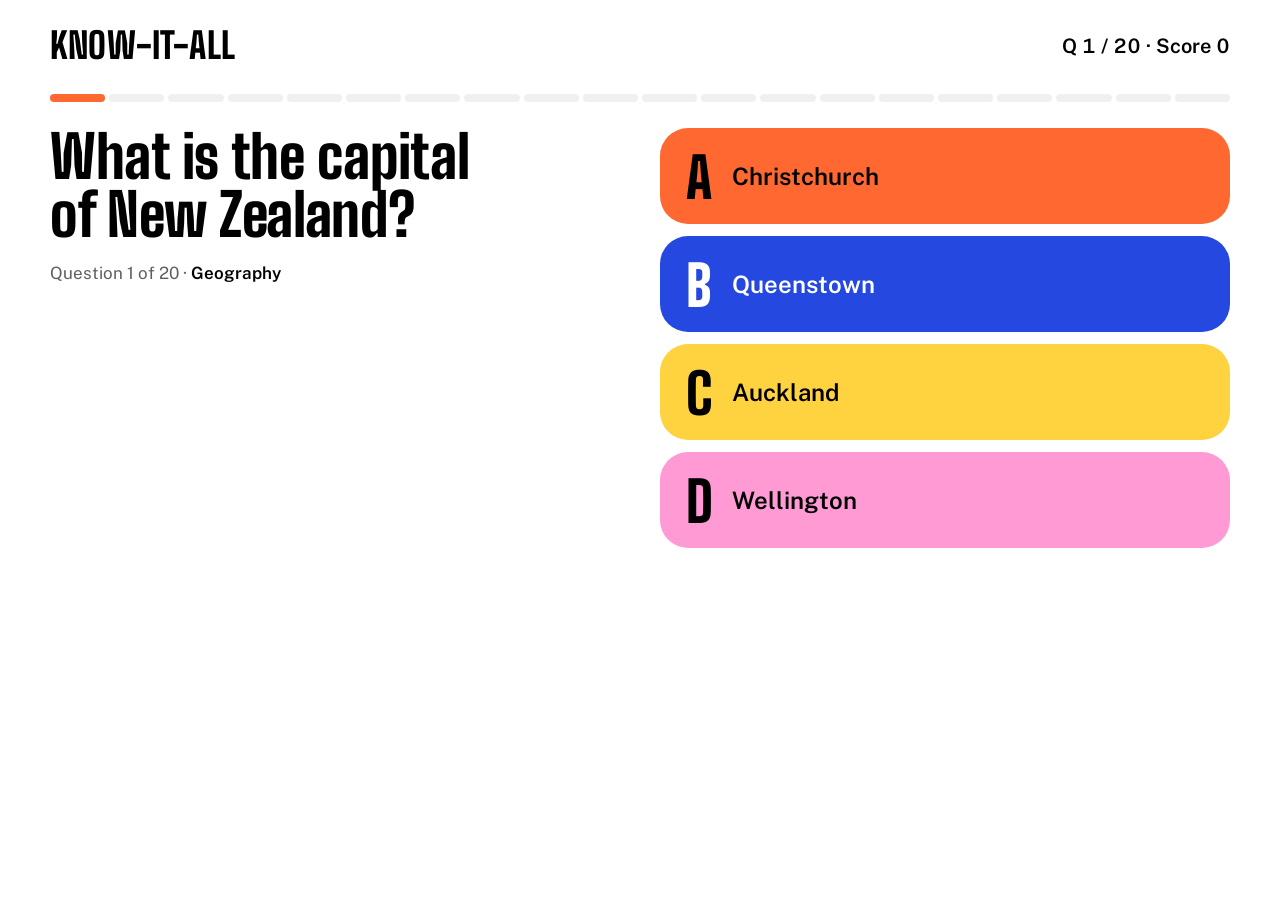
==== commit 971b4640: "Rand question: cleaner distractor Co-Authored-By: Claude Opus 5.5 <noreply@anthropic.com>" ====
--- a/index.html
+++ b/index.html
@@ -80,7 +80,7 @@
  {s:"History",q:"Who was the first U.S. president to live in the White House?",a:"John Adams",w:["George Washington","Thomas Jefferson","James Madison"],x:"Adams moved in in November 1800 while it was still unfinished. Washington chose the site but never lived there."},
  {s:"Space",q:"Which planet has the fastest winds in the solar system?",a:"Neptune",w:["Jupiter","Saturn","Venus"],x:"Neptune's winds reach about 2,100 km/h, even though it's the farthest planet from the Sun."},
  {s:"Science",q:"Who worked out the three laws of planetary motion?",a:"Johannes Kepler",w:["Isaac Newton","Galileo Galilei","Nicolaus Copernicus"],x:"Kepler published them between 1609 and 1619. Newton later explained them with his law of gravity."},
- {s:"Money",q:"Which country uses the rand?",a:"South Africa",w:["Namibia only","Kenya","Nigeria"],x:"It's named after the Witwatersrand, the ridge where Johannesburg's gold was found."},
+ {s:"Money",q:"Which country uses the rand?",a:"South Africa",w:["Botswana","Kenya","Nigeria"],x:"It's named after the Witwatersrand, the ridge where Johannesburg's gold was found."},
  {s:"History",q:"In what year was the Great Fire of London?",a:"1666",w:["1066","1605","1755"],x:"It burned for four days, destroying about 13,000 houses and the old St Paul's Cathedral."},
  {s:"Geography",q:"What is the largest lake in Africa?",a:"Lake Victoria",w:["Lake Tanganyika","Lake Malawi","Lake Chad"],x:"It's the largest tropical lake in the world. Tanganyika is longer and much deeper, but smaller in area."},
  {s:"Literature",q:"Which novel begins with the line “Call me Ishmael”?",a:"Moby-Dick",w:["The Old Man and the Sea","Robinson Crusoe","Treasure Island"],x:"Herman Melville published it in 1851. It sold poorly in his lifetime."},
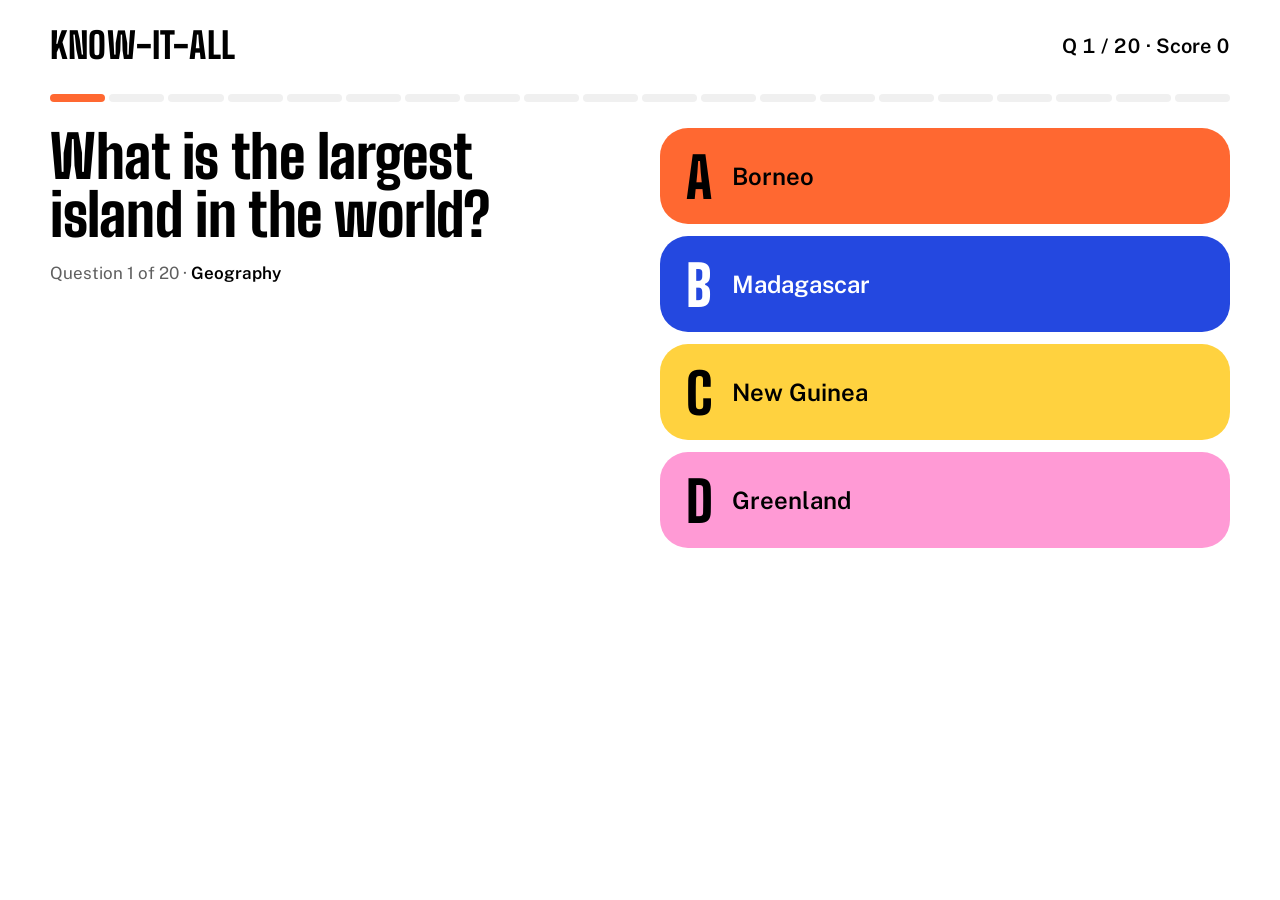
==== commit 85058ffe: "Another 20 hard general-knowledge questions (bio: B cells; EE: non-inverting op amp) Co-Authored-By:" ====
--- a/index.html
+++ b/index.html
@@ -66,26 +66,26 @@
 
 <script>
 const Q=[
- {s:"Geography",q:"What is the largest country in Africa by area?",a:"Algeria",w:["Democratic Republic of the Congo","Sudan","Libya"],x:"Sudan held the title until South Sudan became independent in 2011, which left Algeria the largest."},
- {s:"Space",q:"Which planet has the shortest day?",a:"Jupiter",w:["Mercury","Earth","Saturn"],x:"Jupiter spins once every 9 hours 56 minutes, even though it's the biggest planet."},
- {s:"Geography",q:"What is the capital of New Zealand?",a:"Wellington",w:["Auckland","Christchurch","Queenstown"],x:"Auckland is much bigger, but Wellington became the capital in 1865 because it sits in the middle of the country."},
- {s:"History",q:"In what year is the Western Roman Empire usually said to have fallen?",a:"476 AD",w:["410 AD","1453 AD","27 BC"],x:"That's when Odoacer deposed the last western emperor. 410 is the sack of Rome, and 1453 is the fall of the Eastern Empire."},
- {s:"History",q:"Who developed the first widely used polio vaccine?",a:"Jonas Salk",w:["Louis Pasteur","Albert Sabin","Edward Jenner"],x:"It was declared safe in 1955. Sabin's oral vaccine came a few years later, and Jenner made the first vaccine, for smallpox."},
- {s:"Geography",q:"What is the longest river in Europe?",a:"The Volga",w:["The Danube","The Rhine","The Dnieper"],x:"The Volga runs about 3,500 km through Russia to the Caspian Sea. The Danube is second."},
- {s:"Art",q:"Who painted Girl with a Pearl Earring?",a:"Johannes Vermeer",w:["Rembrandt","Jan van Eyck","Frans Hals"],x:"Vermeer painted it around 1665 in Delft. It hangs in the Mauritshuis in The Hague."},
- {s:"Food",q:"Which country produces the most coffee?",a:"Brazil",w:["Colombia","Vietnam","Ethiopia"],x:"Brazil grows about a third of the world's coffee. Vietnam is second."},
- {s:"Space",q:"What makes Mars red?",a:"Iron oxide (rust) in its dust",w:["Its red sun","Copper in its rocks","Methane in its atmosphere"],x:"Iron in the surface rock oxidized over billions of years, and winds spread the fine rusty dust everywhere."},
- {s:"History",q:"The Rosetta Stone was the key to reading which writing system?",a:"Egyptian hieroglyphs",w:["Cuneiform","Linear B","Mayan glyphs"],x:"The same decree appears in hieroglyphs, Demotic and Ancient Greek, which let Champollion crack it in 1822."},
- {s:"Sports",q:"Which city hosted the first modern Olympic Games in 1896?",a:"Athens",w:["Paris","London","Rome"],x:"Paris hosted the second, in 1900, where women competed for the first time."},
- {s:"History",q:"Who was the first U.S. president to live in the White House?",a:"John Adams",w:["George Washington","Thomas Jefferson","James Madison"],x:"Adams moved in in November 1800 while it was still unfinished. Washington chose the site but never lived there."},
- {s:"Space",q:"Which planet has the fastest winds in the solar system?",a:"Neptune",w:["Jupiter","Saturn","Venus"],x:"Neptune's winds reach about 2,100 km/h, even though it's the farthest planet from the Sun."},
- {s:"Science",q:"Who worked out the three laws of planetary motion?",a:"Johannes Kepler",w:["Isaac Newton","Galileo Galilei","Nicolaus Copernicus"],x:"Kepler published them between 1609 and 1619. Newton later explained them with his law of gravity."},
- {s:"Money",q:"Which country uses the rand?",a:"South Africa",w:["Botswana","Kenya","Nigeria"],x:"It's named after the Witwatersrand, the ridge where Johannesburg's gold was found."},
- {s:"History",q:"In what year was the Great Fire of London?",a:"1666",w:["1066","1605","1755"],x:"It burned for four days, destroying about 13,000 houses and the old St Paul's Cathedral."},
- {s:"Geography",q:"What is the largest lake in Africa?",a:"Lake Victoria",w:["Lake Tanganyika","Lake Malawi","Lake Chad"],x:"It's the largest tropical lake in the world. Tanganyika is longer and much deeper, but smaller in area."},
- {s:"Literature",q:"Which novel begins with the line “Call me Ishmael”?",a:"Moby-Dick",w:["The Old Man and the Sea","Robinson Crusoe","Treasure Island"],x:"Herman Melville published it in 1851. It sold poorly in his lifetime."},
- {s:"Biology",q:"Which enzyme unwinds the DNA double helix so it can be copied?",a:"Helicase",w:["Topoisomerase","Primase","DNA ligase"],x:"Helicase breaks the hydrogen bonds between base pairs. Topoisomerase relieves the twisting ahead of it, and ligase seals the gaps."},
- {s:"Electronics",q:"An ideal op amp is wired as an inverting amplifier with a 10 kΩ input resistor and a 47 kΩ feedback resistor. With 0.5 V in, what is the output?",a:"−2.35 V",w:["+2.85 V","+2.35 V","−0.11 V"],x:"Inverting gain is −Rf/Rin = −4.7, so 0.5 V × −4.7 = −2.35 V. +2.85 V is what a non-inverting amplifier (gain 1 + Rf/Rin) would give."}
+ {s:"Geography",q:"What is the capital of Switzerland?",a:"Bern",w:["Zurich","Geneva","Basel"],x:"Switzerland officially calls Bern its “federal city” rather than its capital. Zurich is the largest city."},
+ {s:"Geography",q:"Which is the smallest of the world's five oceans?",a:"The Arctic Ocean",w:["The Southern Ocean","The Indian Ocean","The Atlantic Ocean"],x:"The Arctic is also the shallowest, and much of it is covered in sea ice."},
+ {s:"History",q:"Who led the first expedition to reach the South Pole?",a:"Roald Amundsen",w:["Robert Falcon Scott","Ernest Shackleton","Edmund Hillary"],x:"Amundsen's Norwegian team got there on December 14, 1911. Scott arrived about five weeks later and died on the way back."},
+ {s:"Geography",q:"Which African country has the largest population?",a:"Nigeria",w:["Ethiopia","Egypt","South Africa"],x:"Nigeria has more than 220 million people. Ethiopia is second."},
+ {s:"History",q:"What is the oldest university in the English-speaking world?",a:"Oxford",w:["Cambridge","Harvard","St Andrews"],x:"Teaching at Oxford dates back to at least 1096. Cambridge was founded in 1209 by scholars leaving Oxford."},
+ {s:"Music",q:"Who composed The Four Seasons?",a:"Antonio Vivaldi",w:["Johann Sebastian Bach","George Frideric Handel","Arcangelo Corelli"],x:"It's a set of four violin concertos, published in 1725, one for each season."},
+ {s:"History",q:"Which treaty ended World War I between Germany and the Allies?",a:"The Treaty of Versailles",w:["The Treaty of Brest-Litovsk","The Treaty of Trianon","The Treaty of Paris"],x:"It was signed in 1919. Brest-Litovsk was Russia's separate peace with Germany in 1918, and Trianon dealt with Hungary."},
+ {s:"Geography",q:"What is the largest island in the world?",a:"Greenland",w:["New Guinea","Borneo","Madagascar"],x:"Australia is counted as a continent, so Greenland, at about 2.2 million km², is the largest island."},
+ {s:"Space",q:"Which planet is closest to Earth in size?",a:"Venus",w:["Mars","Mercury","Neptune"],x:"Venus is about 95% of Earth's diameter, which is why it's sometimes called Earth's twin."},
+ {s:"Literature",q:"Who wrote War and Peace?",a:"Leo Tolstoy",w:["Fyodor Dostoevsky","Anton Chekhov","Ivan Turgenev"],x:"It was published in the 1860s and follows Russian families through Napoleon's invasion of 1812."},
+ {s:"Geography",q:"What is the capital of Brazil?",a:"Brasília",w:["Rio de Janeiro","São Paulo","Salvador"],x:"Brasília was built from scratch and became the capital in 1960. Rio was the capital before that."},
+ {s:"World",q:"How many member states does the United Nations have?",a:"193",w:["195","188","201"],x:"The Vatican and Palestine are observer states, which is why 195 often comes up as the count of countries."},
+ {s:"Art",q:"Which sculptor created The Thinker?",a:"Auguste Rodin",w:["Michelangelo","Donatello","Antonio Canova"],x:"It began as a figure of Dante for Rodin's Gates of Hell, a giant bronze doorway."},
+ {s:"Science",q:"Roughly how fast does light travel?",a:"300,000 km per second",w:["30,000 km per second","3,000,000 km per second","300,000 km per hour"],x:"The exact figure is 299,792 km/s. Light could go around Earth about 7.5 times in one second."},
+ {s:"History",q:"Which country was the first to give all women the right to vote in national elections?",a:"New Zealand",w:["The United States","The United Kingdom","Finland"],x:"New Zealand did it in 1893. Finland followed in 1906 and was the first to let women stand for parliament."},
+ {s:"History",q:"In which country is the ancient city of Petra?",a:"Jordan",w:["Egypt","Lebanon","Syria"],x:"The Nabataeans carved it into rose-red cliffs over 2,000 years ago."},
+ {s:"History",q:"Suleiman the Magnificent ruled which empire?",a:"The Ottoman Empire",w:["The Persian Empire","The Mughal Empire","The Byzantine Empire"],x:"He reigned from 1520 to 1566, at the empire's peak. The Turks called him Suleiman the Lawgiver."},
+ {s:"Culture",q:"What is the longest-running show in Broadway history?",a:"The Phantom of the Opera",w:["Cats","Chicago","The Lion King"],x:"It ran for 35 years and nearly 14,000 performances before closing in 2023."},
+ {s:"Biology",q:"Which immune cells turn into plasma cells that produce antibodies?",a:"B cells",w:["T cells","Neutrophils","Macrophages"],x:"Activated B cells become plasma cells, which can each release thousands of antibodies a second. T cells kill infected cells and coordinate the response."},
+ {s:"Electronics",q:"An ideal op amp is wired as a non-inverting amplifier with an 8 kΩ feedback resistor and a 2 kΩ resistor to ground. With 1.2 V in, what is the output?",a:"6 V",w:["4.8 V","−4.8 V","0.24 V"],x:"Non-inverting gain is 1 + Rf/R1 = 1 + 8/2 = 5, so 1.2 V × 5 = 6 V. 4.8 V forgets the +1, and −4.8 V uses the inverting formula."}
 ];
 const L="ABCD", app=document.getElementById("app"), meta=document.getElementById("meta"), track=document.getElementById("track");
 const RM=matchMedia("(prefers-reduced-motion: reduce)");
